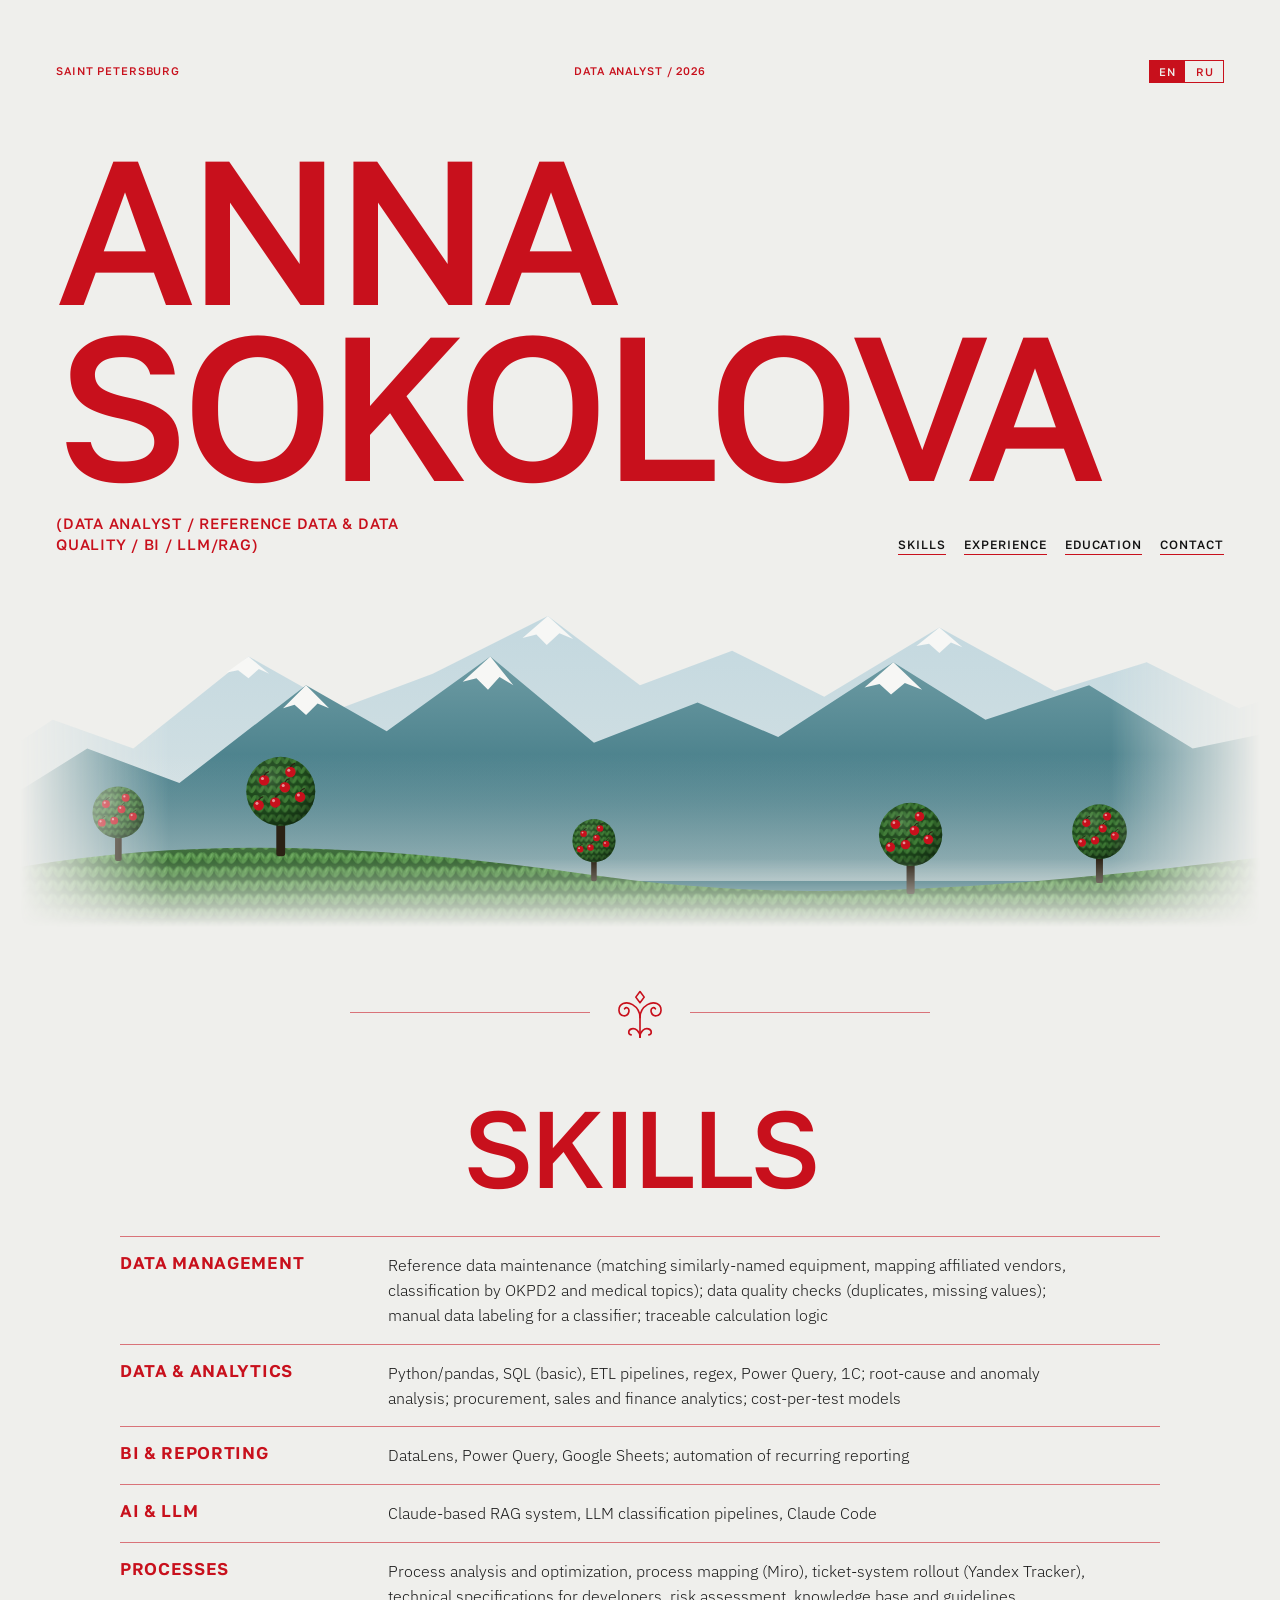
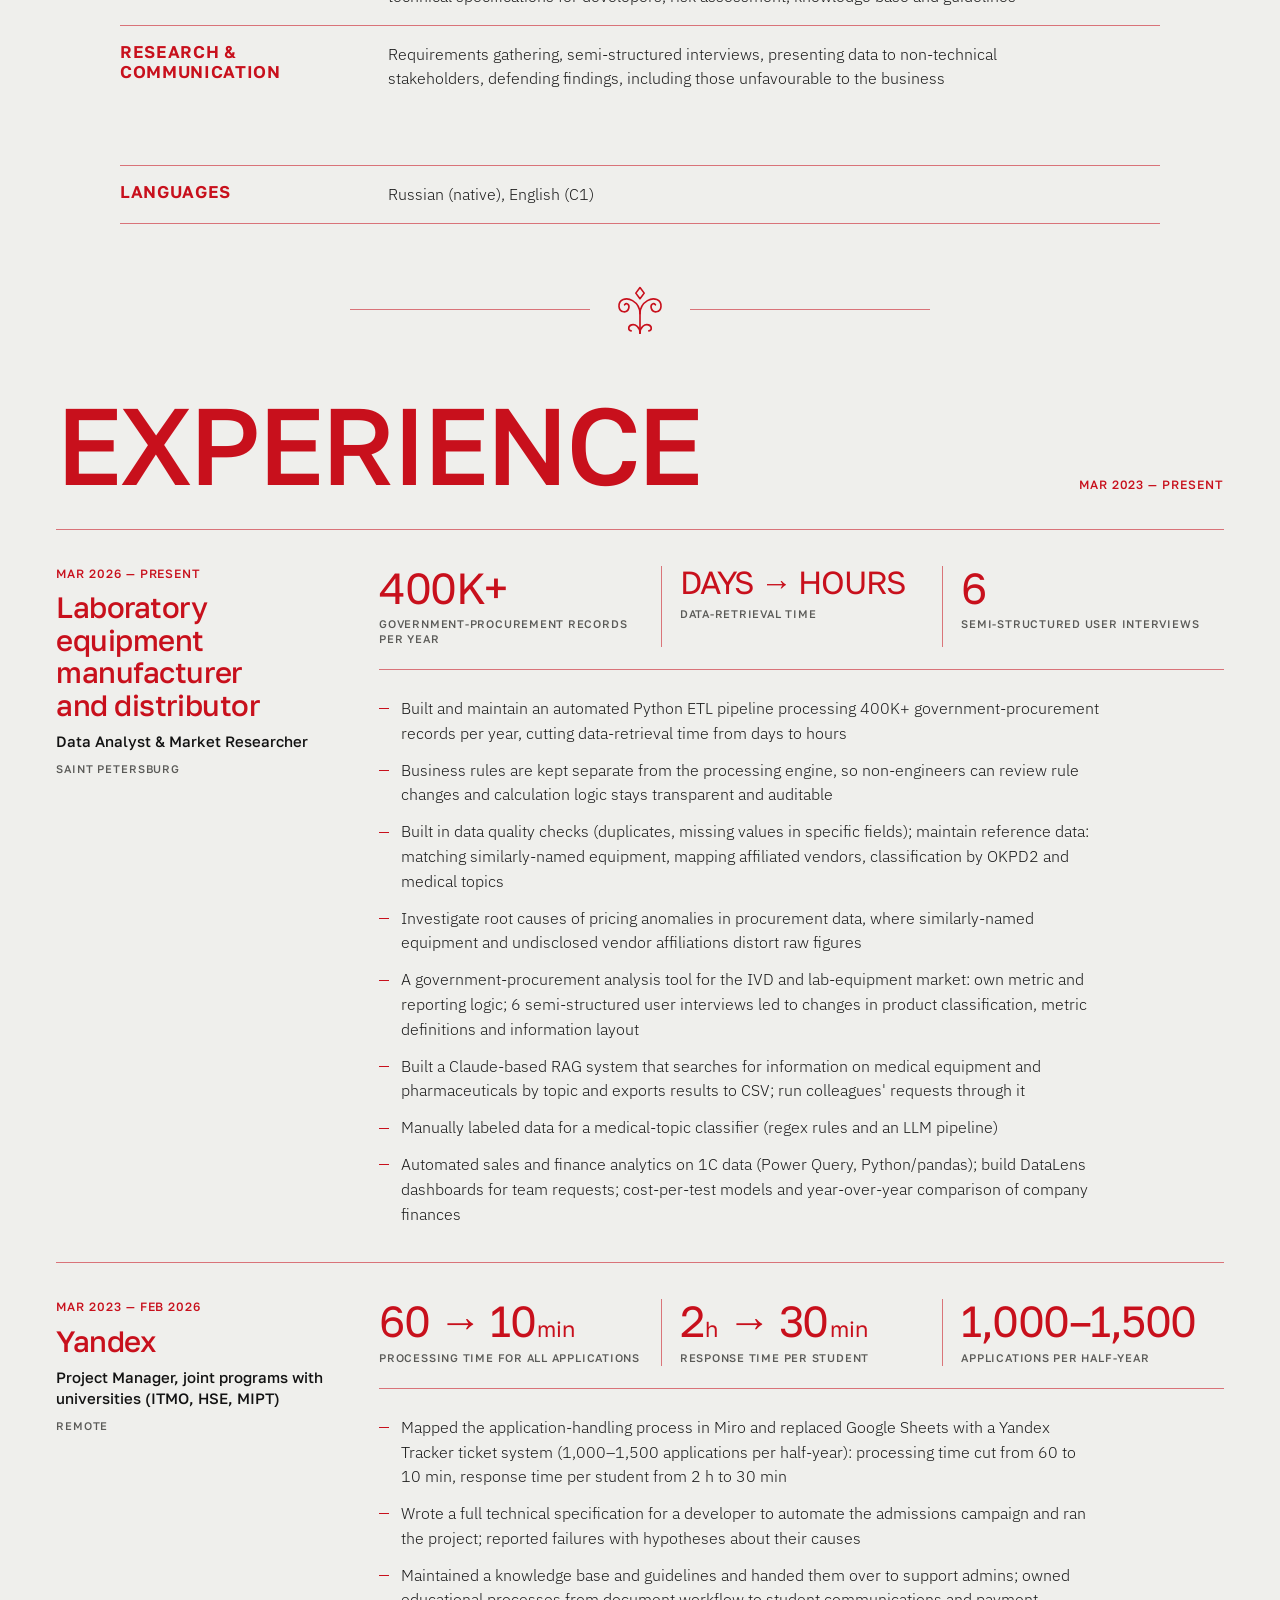
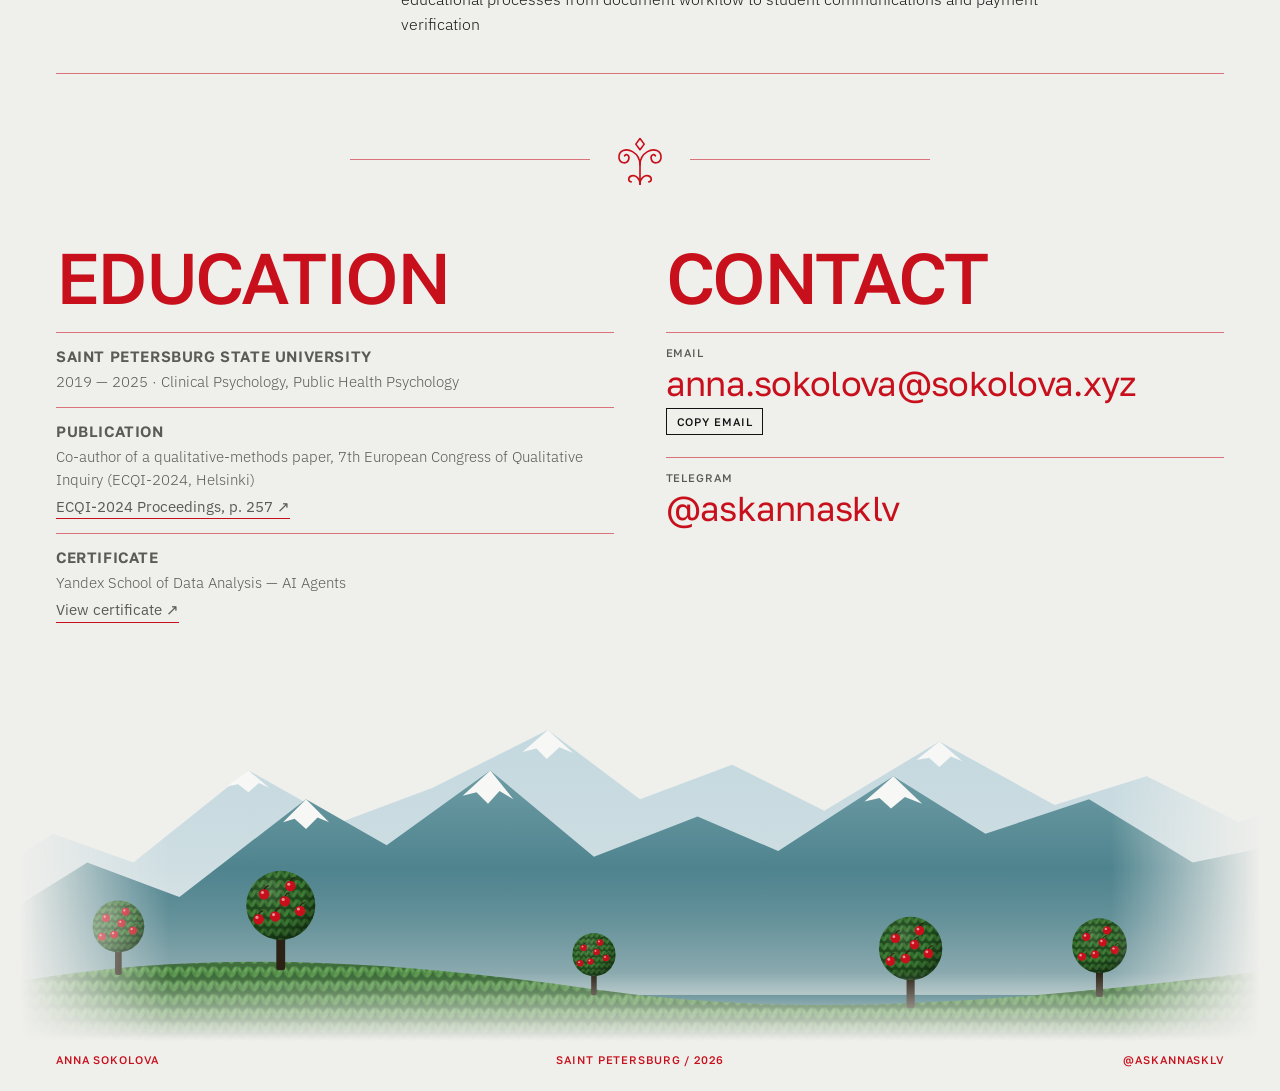
==== index.html @ 898982f5 "Publish personal site Skills and experience page (EN/RU), self-hosted fonts, favicon, link-preview c" ====
<!doctype html>
<html lang="en">
<head>
<meta charset="utf-8">
<meta name="viewport" content="width=device-width, initial-scale=1, viewport-fit=cover">
<title>Anna Sokolova</title>
<meta name="description" content="Anna Sokolova: data analyst. Reference data and data quality, BI, LLM/RAG. Saint Petersburg.">
<meta name="theme-color" content="#EFEFEC">
<link rel="canonical" href="https://askannasklv.github.io/">
<meta property="og:type" content="website">
<meta property="og:url" content="https://askannasklv.github.io/">
<meta property="og:title" content="Anna Sokolova">
<meta property="og:description" content="Data analyst: reference data &amp; data quality, BI, LLM/RAG. Saint Petersburg.">
<meta property="og:image" content="https://askannasklv.github.io/og-cover.png">
<meta property="og:image:width" content="1200">
<meta property="og:image:height" content="630">
<meta name="twitter:card" content="summary_large_image">
<link rel="icon" href="favicon.svg" type="image/svg+xml">
<link rel="icon" href="favicon-32.png" sizes="32x32" type="image/png">
<link rel="apple-touch-icon" href="apple-touch-icon.png">
<link rel="preload" href="fonts/golos-text-latin-500-normal.woff2" as="font" type="font/woff2" crossorigin>
<link rel="stylesheet" href="fonts/fonts.css">
<style>
:root{padding-top:env(safe-area-inset-top,0px);padding-bottom:env(safe-area-inset-bottom,0px)}
body{margin:0}
img{max-width:100%}
[hidden]{display:none!important}
</style>
<style>
/* Layout: one continuous sheet of cool paper. Light red type, Alatau ranges that
   dissolve into the page, knitted foothills with clickable apple trees,
   a кошкар-мүйіз seal between sections, experience as a quiet two-column ledger.
   Single deliberate light look, every colour set explicitly. */
:root{
  --ink:#121212;
  --paper:#EFEFEC;
  --red:#C8101C;
  --text:#1B1B1B;
  --muted:#5A5A57;
  --line:rgba(200,16,28,.55);
  --display:"Golos Text","Helvetica Neue",Arial,sans-serif;
  --body:"IBM Plex Sans","Helvetica Neue",Arial,sans-serif;
  --pad:clamp(16px,3vw,36px);
  color-scheme:light;
}
*{box-sizing:border-box}
body{
  background:var(--paper);color:var(--text);font-family:var(--body);font-weight:300;font-size:16px;line-height:1.55;
  padding-left:max(16px,env(safe-area-inset-left,0px));
  padding-right:max(16px,env(safe-area-inset-right,0px));
  padding-block:clamp(12px,2vw,24px);
  -webkit-font-smoothing:antialiased;
}
body::before{content:"";position:fixed;inset:0 0 auto;height:env(safe-area-inset-top,0px);z-index:10;background:var(--paper)}
.l-ru .en{display:none!important}
:root:not(.l-ru) .ru{display:none!important}
b,strong{font-weight:500}

main{max-width:1240px;margin:0 auto;display:flex;flex-direction:column;gap:clamp(28px,4.5vw,60px)}
.frame{position:relative;padding-inline:var(--pad)}

/* meta bar */
.meta{display:grid;grid-template-columns:1fr auto 1fr;gap:12px;align-items:center;
  font:500 11px/1.3 var(--display);letter-spacing:.08em;text-transform:uppercase;color:var(--red)}
.meta > :nth-child(2){text-align:center}
.meta > :last-child{justify-self:end;text-align:right}
.meta a{color:inherit;text-decoration:none}
.meta a:hover{text-decoration:underline}

.lang{display:inline-flex;gap:2px;border:1px solid var(--red)}
.lang button{all:unset;cursor:pointer;padding:5px 9px;font:500 11px/1 var(--display);letter-spacing:.08em;color:var(--red)}
.lang button[aria-pressed="true"]{background:var(--red);color:var(--paper)}
.lang button:focus-visible{outline:2px solid var(--ink);outline-offset:2px}

/* section seal — кошкар-мүйіз between sections */
.seal{display:flex;align-items:center;justify-content:center;gap:clamp(12px,2vw,22px)}
.seal span{flex:1 1 0;max-width:240px;height:1px;background:var(--line)}
.seal svg{width:clamp(40px,4.6vw,56px);height:auto;flex:none}

/* ---------- HERO ---------- */
.hero{padding-top:var(--pad)}
.hero h1{
  margin:clamp(24px,5vw,56px) 0 0;
  font:500 clamp(52px,16vw,210px)/.86 var(--display);letter-spacing:-.04em;
  text-transform:uppercase;color:var(--red);position:relative;z-index:2;
}
.hero-row{display:flex;flex-wrap:wrap;justify-content:space-between;align-items:flex-end;gap:16px 32px;
  margin-top:clamp(14px,2vw,22px);position:relative;z-index:2}
.tagline{font:500 clamp(12px,1.25vw,15px)/1.4 var(--display);letter-spacing:.05em;text-transform:uppercase;color:var(--red);max-width:44ch;margin:0}
.nav{display:flex;flex-wrap:wrap;gap:8px 18px;font:500 12px/1 var(--display);letter-spacing:.08em;text-transform:uppercase}
.nav a{color:var(--ink);text-decoration:none;border-bottom:1px solid var(--red);padding-bottom:3px}
.nav a:hover{color:var(--red)}

/* mountains dissolve into the page at the sides and bottom */
.mtn{display:block;height:clamp(180px,30vw,380px);
  margin:0 calc(var(--pad) * -1);width:calc(100% + var(--pad) * 2);
  -webkit-mask-image:linear-gradient(to right,transparent 0,#000 12%,#000 88%,transparent 100%),linear-gradient(to bottom,#000 82%,transparent 100%);
  -webkit-mask-composite:source-in;
  mask-image:linear-gradient(to right,transparent 0,#000 12%,#000 88%,transparent 100%),linear-gradient(to bottom,#000 82%,transparent 100%);
  mask-composite:intersect;
}
.hero .mtn{margin-top:clamp(-8px,-1.5vw,-24px)}
.tree{cursor:pointer}
@media (prefers-reduced-motion:no-preference){
  .sway{transform-box:fill-box;transform-origin:50% 100%;animation:sway 6s ease-in-out infinite alternate}
  .sway.b{animation-duration:7.5s;animation-delay:-2s}
  .sway.c{animation-duration:5.2s;animation-delay:-3.5s}
  @keyframes sway{from{transform:rotate(-2deg)}to{transform:rotate(2deg)}}
}

/* ---------- section heads ---------- */
.kicker{font:500 12px/1.3 var(--display);letter-spacing:.08em;text-transform:uppercase;color:var(--red);margin:0}
.h2{font:500 clamp(40px,8.5vw,112px)/.9 var(--display);letter-spacing:-.035em;text-transform:uppercase;color:var(--red);margin:0;text-wrap:balance}

/* ---------- SKILLS ---------- */
.skills-head{display:grid;justify-items:center;text-align:center;padding-bottom:clamp(24px,3.5vw,40px)}
.skills{list-style:none;margin:0 auto;padding:0;max-width:1040px;display:grid}
.skills li{display:grid;grid-template-columns:minmax(0,15rem) minmax(0,1fr);gap:8px 28px;padding:16px 0;border-top:1px solid var(--line);
  transition:opacity .8s ease,transform .8s cubic-bezier(.2,.7,.2,1);transition-delay:calc(var(--d,0) * 90ms)}
.skills li:last-child{border-bottom:1px solid var(--line)}
.skills li.pending{opacity:0;transform:translateY(26px)}
.skills h3{margin:0;font:600 clamp(14px,1.4vw,17px)/1.2 var(--display);text-transform:uppercase;letter-spacing:.04em;color:var(--red)}
.skills p{margin:0;max-width:70ch}

/* ---------- EXPERIENCE ledger ---------- */
.exp-head{display:flex;flex-wrap:wrap;justify-content:space-between;align-items:flex-end;gap:12px 24px;padding-bottom:clamp(20px,3vw,36px)}
.job{display:grid;grid-template-columns:minmax(0,17rem) minmax(0,1fr);gap:20px clamp(24px,4vw,64px);
  border-top:1px solid var(--line);padding-block:clamp(22px,3vw,36px)}
.job:last-child{border-bottom:1px solid var(--line)}
.job-side{display:grid;align-content:start;gap:10px}
.org{font:500 clamp(22px,2.3vw,30px)/1.1 var(--display);letter-spacing:-.015em;color:var(--red);margin:0;text-wrap:balance}
.role{font:500 15px/1.4 var(--display);color:var(--ink);margin:0}
.where{font:500 11px/1.3 var(--display);letter-spacing:.08em;text-transform:uppercase;color:var(--muted);margin:0}
.figs{display:flex;flex-wrap:wrap;gap:18px 0;margin:0 0 26px;padding:0 0 22px;border-bottom:1px solid var(--line);list-style:none}
.figs li{flex:1 1 9.5rem;min-width:0;padding:0 18px;border-left:1px solid var(--line);display:grid;gap:8px;align-content:start}
.figs li:first-child{border-left:0;padding-left:0}
.figs .num{font:400 clamp(30px,3.4vw,46px)/1 var(--display);letter-spacing:-.035em;color:var(--red);white-space:nowrap}
.figs .num small{font-size:.5em;margin-left:.08em;letter-spacing:0}
.figs .num--word{white-space:normal;text-transform:uppercase;font-size:clamp(24px,2.5vw,34px);line-height:1.05}
.figs .cap{font:500 11px/1.35 var(--display);letter-spacing:.07em;text-transform:uppercase;color:var(--muted);margin:0}
.bul{list-style:none;margin:0;padding:0;display:grid;gap:12px;font-size:15.5px;line-height:1.6;max-width:72ch}
.bul li{padding-left:22px;position:relative}
.bul li::before{content:"";position:absolute;left:0;top:.8em;width:10px;height:1px;background:var(--red)}

/* ---------- EDUCATION + CONTACT ---------- */
.final{display:grid;grid-template-columns:minmax(0,1fr) minmax(0,1fr);gap:clamp(28px,4vw,56px)}
.final .h2{font-size:clamp(36px,5.6vw,76px)}
.edu{display:grid;gap:14px;margin-top:22px}
.edu-item{border-top:1px solid var(--line);padding-top:14px;display:grid;gap:4px}
.edu-item b{font:600 15px/1.25 var(--display);text-transform:uppercase;letter-spacing:.04em;color:var(--ink)}
.edu-item span{color:var(--muted);font-size:15px}
.link{color:var(--red);font-weight:400;text-decoration:none;border-bottom:1px solid currentColor;width:fit-content;font-size:15px}
.link:hover{color:var(--ink)}
.link:focus-visible,.nav a:focus-visible,.copy:focus-visible{outline:2px solid var(--ink);outline-offset:3px}

.contacts{display:grid;gap:22px;margin-top:22px}
.contact{display:grid;gap:6px;border-top:1px solid var(--line);padding-top:14px}
.contact .lbl{font:500 11px/1 var(--display);letter-spacing:.08em;text-transform:uppercase;color:var(--muted)}
.contact .val{font:400 clamp(20px,2.7vw,36px)/1.1 var(--display);letter-spacing:-.02em;color:var(--red);overflow-wrap:anywhere;user-select:all;text-decoration:none}
a.val:hover{color:var(--ink)}
.copy{all:unset;cursor:pointer;width:fit-content;font:500 11px/1 var(--display);letter-spacing:.08em;text-transform:uppercase;color:var(--ink);border:1px solid var(--ink);padding:7px 10px}
.copy:hover{background:var(--ink);color:var(--paper)}
.final-wrap .mtn{margin-top:clamp(16px,3vw,40px)}
.foot{padding-top:12px}

@media (max-width:820px){
  .final{grid-template-columns:minmax(0,1fr)}
  .skills li,.job{grid-template-columns:minmax(0,1fr)}
}
@media (max-width:560px){
  .meta{grid-template-columns:1fr auto}
  .meta > :nth-child(2){display:none}
  .figs li{flex-basis:100%;border-left:0;padding:0}
}
</style>
</head>
<body>
<!-- shared SVG defs: ornament, mountain base, knit, apple tree parts -->
<svg width="0" height="0" style="position:absolute" aria-hidden="true" focusable="false">
  <defs>
    <g id="horn" fill="none" stroke-linecap="round" stroke-linejoin="round">
      <path d="M60 112 V70 C60 56 54 48 44 42 C30 34 14 40 15 55 C16 68 33 70 36 58 C38 50 31 46 27 51"/>
      <path d="M60 70 C60 56 66 48 76 42 C90 34 106 40 105 55 C104 68 87 70 84 58 C82 50 89 46 93 51"/>
      <path d="M60 112 C60 98 50 92 42 94 C34 96 34 106 41 107"/>
      <path d="M60 112 C60 98 70 92 78 94 C86 96 86 106 79 107"/>
      <path d="M60 14 L69 26 L60 38 L51 26 Z"/>
    </g>
    <pattern id="knit" width="10" height="12" patternUnits="userSpaceOnUse">
      <rect width="10" height="12" fill="#2A5E26"/>
      <ellipse cx="2.8" cy="6" rx="2.2" ry="5.3" transform="rotate(-26 2.8 6)" fill="#448239"/>
      <ellipse cx="7.2" cy="6" rx="2.2" ry="5.3" transform="rotate(26 7.2 6)" fill="#4F9142"/>
      <ellipse cx="2.4" cy="4.6" rx=".8" ry="2.4" transform="rotate(-26 2.4 4.6)" fill="#66A855" opacity=".7"/>
      <ellipse cx="7.6" cy="4.6" rx=".8" ry="2.4" transform="rotate(26 7.6 4.6)" fill="#70B15E" opacity=".7"/>
    </pattern>
    <pattern id="knitS" width="6" height="7" patternUnits="userSpaceOnUse">
      <rect width="6" height="7" fill="#1E4A1C"/>
      <ellipse cx="1.7" cy="3.5" rx="1.3" ry="3.1" transform="rotate(-26 1.7 3.5)" fill="#356F2E"/>
      <ellipse cx="4.3" cy="3.5" rx="1.3" ry="3.1" transform="rotate(26 4.3 3.5)" fill="#417F37"/>
    </pattern>
    <linearGradient id="farFill" x1="0" y1="0" x2="0" y2="1">
      <stop offset="0" stop-color="#C3D8DF"/><stop offset="1" stop-color="#DCE5E6"/>
    </linearGradient>
    <linearGradient id="midFill" x1="0" y1="0" x2="0" y2="1">
      <stop offset="0" stop-color="#6E9CA4"/><stop offset=".55" stop-color="#3E7783"/><stop offset="1" stop-color="#2D6874"/>
    </linearGradient>
    <linearGradient id="haze" x1="0" y1="0" x2="0" y2="1">
      <stop offset="0" stop-color="#EFEFEC" stop-opacity="0"/><stop offset="1" stop-color="#EFEFEC" stop-opacity=".55"/>
    </linearGradient>
    <linearGradient id="shadeFront" x1="0" y1="0" x2="0" y2="1">
      <stop offset="0" stop-color="#fff" stop-opacity=".12"/>
      <stop offset=".6" stop-color="#000" stop-opacity="0"/>
      <stop offset="1" stop-color="#000" stop-opacity=".18"/>
    </linearGradient>
    <radialGradient id="crownShade" cx=".35" cy=".3" r=".75">
      <stop offset="0" stop-color="#fff" stop-opacity=".14"/>
      <stop offset=".6" stop-color="#000" stop-opacity="0"/>
      <stop offset="1" stop-color="#000" stop-opacity=".42"/>
    </radialGradient>
    <g id="apple"><circle r="3.8" fill="#C8101C"/><circle cx="-1.2" cy="-1.3" r="1.1" fill="#fff" opacity=".55"/><path d="M0 -3.6 q1.5 -2.4 3.4 -2.6" stroke="#2B2114" stroke-width=".9" fill="none"/></g>
    <g id="treeBody">
      <rect x="-3.2" y="-24" width="6.4" height="27" rx="2" fill="#2B2114"/>
      <circle cx="0" cy="-44" r="25" fill="url(#knitS)"/>
      <circle cx="0" cy="-44" r="25" fill="url(#crownShade)"/>
    </g>
    <g id="mtnBase">
      <path d="M0 210 L90 150 L160 175 L260 95 L340 140 L420 110 L520 60 L600 120 L680 90 L760 130 L860 70 L960 125 L1040 100 L1120 140 L1200 115 V330 H0 Z" fill="url(#farFill)"/>
      <path d="M520 60 L498 79 L510 76 L519 85 L530 75 L542 80 Z M860 70 L840 86 L851 84 L860 92 L870 83 L880 87 Z M260 95 L241 109 L251 107 L260 114 L269 106 L278 110 Z" fill="#F7F7F5"/>
      <path d="M0 250 L120 175 L200 205 L310 120 L380 160 L470 95 L560 170 L650 135 L720 165 L820 100 L900 150 L990 120 L1080 175 L1200 150 V330 H0 Z" fill="url(#midFill)"/>
      <path d="M310 120 L290 140 L300 137 L310 146 L320 136 L330 140 Z M470 95 L446 117 L458 114 L468 124 L478 113 L490 120 Z M820 100 L795 122 L808 119 L818 128 L830 118 L845 124 Z" fill="#F7F7F5"/>
      <rect x="0" y="180" width="1200" height="110" fill="url(#haze)"/>
      <path d="M0 290 C200 245 380 260 560 285 S900 300 1200 262 V330 H0 Z" fill="url(#knit)"/>
      <path d="M0 290 C200 245 380 260 560 285 S900 300 1200 262 V330 H0 Z" fill="url(#shadeFront)"/>
    </g>
  </defs>
</svg>

<main>

  <!-- ========== HERO ========== -->
  <section class="frame hero" aria-labelledby="name">
    <div class="meta">
      <span><span class="en">Saint Petersburg</span><span class="ru">Санкт-Петербург</span></span>
      <span><span class="en">Data analyst / 2026</span><span class="ru">Аналитик данных / 2026</span></span>
      <div class="lang" role="group" aria-label="Language">
        <button type="button" id="btn-en" data-lang="en" aria-pressed="true">EN</button>
        <button type="button" id="btn-ru" data-lang="ru" aria-pressed="false">RU</button>
      </div>
    </div>
    <h1 id="name"><span class="en">Anna<br>Sokolova</span><span class="ru">Анна<br>Соколова</span></h1>
    <div class="hero-row">
      <p class="tagline">
        <span class="en">(Data analyst / Reference data &amp; data quality / BI / LLM/RAG)</span>
        <span class="ru">(Аналитик данных / Справочники и качество данных / BI / LLM/RAG)</span>
      </p>
      <nav class="nav" aria-label="Sections">
        <a href="#skills"><span class="en">Skills</span><span class="ru">Навыки</span></a>
        <a href="#experience"><span class="en">Experience</span><span class="ru">Опыт</span></a>
        <a href="#education"><span class="en">Education</span><span class="ru">Образование</span></a>
        <a href="#contact"><span class="en">Contact</span><span class="ru">Контакты</span></a>
      </nav>
    </div>
    <svg class="mtn" viewBox="0 0 1200 330" preserveAspectRatio="xMidYMax slice" aria-hidden="true"></svg>
  </section>

  <div class="seal" aria-hidden="true"><span></span><svg viewBox="0 0 120 120"><use href="#horn" stroke="#C8101C" stroke-width="3.5"/></svg><span></span></div>

  <!-- ========== SKILLS ========== -->
  <section class="frame" id="skills" aria-labelledby="skills-h">
    <div class="skills-head">
      <h2 class="h2" id="skills-h"><span class="en">Skills</span><span class="ru">Навыки</span></h2>
    </div>
    <ul class="skills en">
      <li><h3>Data Management</h3><p>Reference data maintenance (matching similarly-named equipment, mapping affiliated vendors, classification by OKPD2 and medical topics); data quality checks (duplicates, missing values); manual data labeling for a classifier; traceable calculation logic</p></li>
      <li><h3>Data &amp; Analytics</h3><p>Python/pandas, SQL (basic), ETL pipelines, regex, Power Query, 1C; root-cause and anomaly analysis; procurement, sales and finance analytics; cost-per-test models</p></li>
      <li><h3>BI &amp; Reporting</h3><p>DataLens, Power Query, Google Sheets; automation of recurring reporting</p></li>
      <li><h3>AI &amp; LLM</h3><p>Claude-based RAG system, LLM classification pipelines, Claude Code</p></li>
      <li><h3>Processes</h3><p>Process analysis and optimization, process mapping (Miro), ticket-system rollout (Yandex Tracker), technical specifications for developers, risk assessment, knowledge base and guidelines</p></li>
      <li><h3>Research &amp; Communication</h3><p>Requirements gathering, semi-structured interviews, presenting data to non-technical stakeholders, defending findings, including those unfavourable to the business</p></li>
      <li><h3>Tools</h3><p>Git, Bash, Figma, ClickUp, Notion</p></li>
      <li><h3>Languages</h3><p>Russian (native), English (C1)</p></li>
    </ul>
    <ul class="skills ru">
      <li><h3>Управление данными</h3><p>Ведение справочников (сопоставление похожих наименований оборудования, связи аффилированных поставщиков, классификация по ОКПД2 и медицинским тематикам); контроль качества данных (дубли, пропуски); ручная разметка данных для классификатора; прослеживаемость расчётов</p></li>
      <li><h3>Данные и аналитика</h3><p>Python/pandas, SQL (базовый уровень), ETL-пайплайны, regex, Power Query, 1С; разбор корневых причин и аномалий; аналитика закупок, продаж и финансов; модели расчёта стоимости теста</p></li>
      <li><h3>BI и отчётность</h3><p>DataLens, Power Query, Google Sheets; автоматизация регулярной отчётности</p></li>
      <li><h3>AI и LLM</h3><p>RAG-система на базе Claude, LLM-пайплайны классификации, Claude Code</p></li>
      <li><h3>Процессы</h3><p>Анализ и оптимизация процессов, карты процессов (Miro), внедрение тикет-системы (Яндекс Трекер), ТЗ для разработки, оценка рисков, база знаний и инструкции</p></li>
      <li><h3>Исследования и коммуникация</h3><p>Сбор требований, полуструктурированные интервью, подача данных нетехническим заказчикам, защита выводов, в том числе неудобных для бизнеса</p></li>
      <li><h3>Инструменты</h3><p>Git, Bash, Figma, ClickUp, Notion</p></li>
      <li><h3>Языки</h3><p>Русский — родной, английский — C1</p></li>
    </ul>
  </section>

  <div class="seal" aria-hidden="true"><span></span><svg viewBox="0 0 120 120"><use href="#horn" stroke="#C8101C" stroke-width="3.5"/></svg><span></span></div>

  <!-- ========== EXPERIENCE ========== -->
  <section class="frame" id="experience" aria-labelledby="exp-h">
    <div class="exp-head">
      <h2 class="h2" id="exp-h"><span class="en">Experience</span><span class="ru">Опыт работы</span></h2>
      <p class="kicker"><span class="en">Mar 2023 — present</span><span class="ru">Март 2023 — н.в.</span></p>
    </div>

    <article class="job">
      <div class="job-side">
        <p class="kicker"><span class="en">Mar 2026 — present</span><span class="ru">Март 2026 — н.в.</span></p>
        <h3 class="org"><span class="en">Laboratory equipment manufacturer and distributor</span><span class="ru">Производитель и дистрибьютор лабораторного оборудования</span></h3>
        <p class="role"><span class="en">Data Analyst &amp; Market Researcher</span><span class="ru">Аналитик данных и исследователь рынка</span></p>
        <p class="where"><span class="en">Saint Petersburg</span><span class="ru">Санкт-Петербург</span></p>
      </div>
      <div>
        <ul class="figs">
          <li><span class="num">400K+</span><p class="cap"><span class="en">Government-procurement records per year</span><span class="ru">Записей госзакупок в год</span></p></li>
          <li><span class="num num--word"><span class="en">Days → hours</span><span class="ru">Дни → часы</span></span><p class="cap"><span class="en">Data-retrieval time</span><span class="ru">Время получения данных</span></p></li>
          <li><span class="num">6</span><p class="cap"><span class="en">Semi-structured user interviews</span><span class="ru">Полуструктурированных интервью с пользователями</span></p></li>
        </ul>
        <ul class="bul en">
          <li>Built and maintain an automated Python ETL pipeline processing 400K+ government-procurement records per year, cutting data-retrieval time from days to hours</li>
          <li>Business rules are kept separate from the processing engine, so non-engineers can review rule changes and calculation logic stays transparent and auditable</li>
          <li>Built in data quality checks (duplicates, missing values in specific fields); maintain reference data: matching similarly-named equipment, mapping affiliated vendors, classification by OKPD2 and medical topics</li>
          <li>Investigate root causes of pricing anomalies in procurement data, where similarly-named equipment and undisclosed vendor affiliations distort raw figures</li>
          <li>A government-procurement analysis tool for the IVD and lab-equipment market: own metric and reporting logic; 6 semi-structured user interviews led to changes in product classification, metric definitions and information layout</li>
          <li>Built a Claude-based RAG system that searches for information on medical equipment and pharmaceuticals by topic and exports results to CSV; run colleagues' requests through it</li>
          <li>Manually labeled data for a medical-topic classifier (regex rules and an LLM pipeline)</li>
          <li>Automated sales and finance analytics on 1C data (Power Query, Python/pandas); build DataLens dashboards for team requests; cost-per-test models and year-over-year comparison of company finances</li>
        </ul>
        <ul class="bul ru">
          <li>Построила и поддерживаю автоматизированный ETL-пайплайн на Python: 400K+ записей госзакупок в год, время получения данных сократилось с дней до часов</li>
          <li>Бизнес-правила вынесены отдельно от движка обработки: изменения правил может проверить не-инженер, логика расчётов прозрачна и проверяема</li>
          <li>Встроила контроль качества данных (дубли, пропуски в отдельных полях); веду справочники: сопоставление похожих наименований оборудования, связи аффилированных поставщиков, классификация по ОКПД2 и медицинским тематикам</li>
          <li>Разбираю корневые причины ценовых аномалий в данных закупок: похожие названия оборудования и нераскрытая аффилированность поставщиков искажают сырые цифры</li>
          <li>Инструмент анализа госзакупок рынка ИВД и лабораторного оборудования: отвечаю за логику метрик и отчётности; по итогам 6 полуструктурированных интервью с пользователями изменили классификацию продуктов, определения метрик и подачу информации</li>
          <li>Собрала RAG-систему на базе Claude: поиск информации о медицинском оборудовании и фармацевтике по заданным тематикам с выгрузкой в CSV; выполняю через неё запросы коллег</li>
          <li>Вручную размечала данные для классификатора медицинских тематик (правила regex и LLM-пайплайн)</li>
          <li>Автоматизировала аналитику продаж и финансов на данных 1С (Power Query, Python/pandas); строю дашборды в DataLens под запросы команды; модели расчёта стоимости теста, сравнение финансов компании по годам</li>
        </ul>
      </div>
    </article>

    <article class="job">
      <div class="job-side">
        <p class="kicker"><span class="en">Mar 2023 — Feb 2026</span><span class="ru">Март 2023 — февраль 2026</span></p>
        <h3 class="org"><span class="en">Yandex</span><span class="ru">Яндекс</span></h3>
        <p class="role"><span class="en">Project Manager, joint programs with universities (ITMO, HSE, MIPT)</span><span class="ru">Менеджер проектов, совместные программы с университетами (ИТМО, ВШЭ, МФТИ)</span></p>
        <p class="where"><span class="en">Remote</span><span class="ru">Удалённо</span></p>
      </div>
      <div>
        <ul class="figs">
          <li><span class="num">60 → 10<small class="en">min</small><small class="ru">мин</small></span><p class="cap"><span class="en">Processing time for all applications</span><span class="ru">Обработка всех заявок</span></p></li>
          <li><span class="num">2<small class="en">h</small><small class="ru">ч</small> → 30<small class="en">min</small><small class="ru">мин</small></span><p class="cap"><span class="en">Response time per student</span><span class="ru">Ответ студенту</span></p></li>
          <li><span class="num"><span class="en">1,000–1,500</span><span class="ru">1000–1500</span></span><p class="cap"><span class="en">Applications per half-year</span><span class="ru">Заявок за полгода</span></p></li>
        </ul>
        <ul class="bul en">
          <li>Mapped the application-handling process in Miro and replaced Google Sheets with a Yandex Tracker ticket system (1,000–1,500 applications per half-year): processing time cut from 60 to 10 min, response time per student from 2 h to 30 min</li>
          <li>Wrote a full technical specification for a developer to automate the admissions campaign and ran the project; reported failures with hypotheses about their causes</li>
          <li>Maintained a knowledge base and guidelines and handed them over to support admins; owned educational processes from document workflow to student communications and payment verification</li>
        </ul>
        <ul class="bul ru">
          <li>Описала процесс обработки заявок картами в Miro и внедрила тикет-систему в Яндекс Трекере вместо Google Sheets (1000–1500 заявок за полгода): обработка всех заявок — с 60 до 10 минут, ответ студенту — с 2 часов до 30 минут</li>
          <li>Написала полное ТЗ разработчику на автоматизацию приёмной кампании, вела проект; при сбоях передавала отчёты об ошибках с гипотезами о причинах</li>
          <li>Вела базу знаний и инструкции, передала их администраторам поддержки; отвечала за учебные процессы от документооборота до коммуникаций со студентами и контроль проверки выплат</li>
        </ul>
      </div>
    </article>
  </section>

  <div class="seal" aria-hidden="true"><span></span><svg viewBox="0 0 120 120"><use href="#horn" stroke="#C8101C" stroke-width="3.5"/></svg><span></span></div>

  <!-- ========== EDUCATION + CONTACT ========== -->
  <section class="frame final-wrap" aria-label="Education and contact">
    <div class="final">
      <div id="education">
        <h2 class="h2"><span class="en">Education</span><span class="ru">Образование</span></h2>
        <div class="edu">
          <div class="edu-item">
            <b><span class="en">Saint Petersburg State University</span><span class="ru">Санкт-Петербургский государственный университет</span></b>
            <span><span class="en">2019 — 2025 · Clinical Psychology, Public Health Psychology</span><span class="ru">2019 — 2025 · Клиническая психология, психология здоровья</span></span>
          </div>
          <div class="edu-item">
            <b><span class="en">Publication</span><span class="ru">Публикация</span></b>
            <span><span class="en">Co-author of a qualitative-methods paper, 7th European Congress of Qualitative Inquiry (ECQI-2024, Helsinki)</span><span class="ru">Соавтор статьи по качественным методам, 7-й Европейский конгресс качественных исследований (ECQI-2024, Хельсинки)</span></span>
            <a class="link" href="https://storage.googleapis.com/smooty-1220.appspot.com/uploads/4112/1718106409_ECQI2024Proceedings.pdf#page=257" target="_blank" rel="noopener"><span class="en">ECQI-2024 Proceedings, p. 257 ↗</span><span class="ru">Сборник ECQI-2024, с. 257 ↗</span></a>
          </div>
          <div class="edu-item">
            <b><span class="en">Certificate</span><span class="ru">Сертификат</span></b>
            <span><span class="en">Yandex School of Data Analysis — AI Agents</span><span class="ru">Школа анализа данных Яндекса — AI-агенты</span></span>
            <a class="link" href="https://education.yandex.ru/profile/docs?id=a99348c9-fb9d-4825-9e31-485437a5f515" target="_blank" rel="noopener"><span class="en">View certificate ↗</span><span class="ru">Открыть сертификат ↗</span></a>
          </div>
        </div>
      </div>
      <div id="contact">
        <h2 class="h2"><span class="en">Contact</span><span class="ru">Контакты</span></h2>
        <div class="contacts">
          <div class="contact">
            <span class="lbl">Email</span>
            <span class="val" id="email">anna.sokolova@sokolova.xyz</span>
            <button class="copy" type="button" id="copy-email"><span class="en">Copy email</span><span class="ru">Скопировать почту</span></button>
          </div>
          <div class="contact">
            <span class="lbl">Telegram</span>
            <a class="val" href="https://t.me/askannasklv" target="_blank" rel="noopener">@askannasklv</a>
          </div>
        </div>
      </div>
    </div>
    <svg class="mtn" viewBox="0 0 1200 330" preserveAspectRatio="xMidYMax slice" aria-hidden="true"></svg>
    <div class="foot">
      <div class="meta">
        <span><span class="en">Anna Sokolova</span><span class="ru">Анна Соколова</span></span>
        <span><span class="en">Saint Petersburg / 2026</span><span class="ru">Санкт-Петербург / 2026</span></span>
        <a href="https://t.me/askannasklv" target="_blank" rel="noopener">@askannasklv</a>
      </div>
    </div>
  </section>

</main>

<script>
(function(){
  var root=document.documentElement;
  var reduced=window.matchMedia&&matchMedia('(prefers-reduced-motion: reduce)').matches;

  /* ---- mountains with apple trees ---- */
  var TREES=[[147,270,.9,'c'],[288,265,1.2,''],[560,288,.75,'b'],[835,298,1.1,''],[999,289,.95,'c']];
  var APPLES=[[-12,-52],[7,-58],[14,-40],[-4,-36],[-16,-34],[3,-47]];
  var svgNS='http://www.w3.org/2000/svg';
  var art='<use href="#mtnBase"/>'+TREES.map(function(t){
    return '<g transform="translate('+t[0]+' '+t[1]+') scale('+t[2]+')"><g class="sway '+t[3]+'"><g class="tree">'+
      '<circle cx="0" cy="-44" r="30" fill="transparent"/><use href="#treeBody"/>'+
      APPLES.map(function(a){return '<g transform="translate('+a[0]+' '+a[1]+')"><g class="ap" data-y="'+a[1]+'"><use href="#apple"/></g></g>';}).join('')+
      '</g></g></g>';
  }).join('');
  document.querySelectorAll('svg.mtn').forEach(function(s){
    s.innerHTML=art;
    s.addEventListener('click',function(e){
      var tree=e.target.closest('.tree'); if(!tree) return;
      tree.querySelectorAll('.ap:not(.down)').forEach(function(ap,i){
        ap.classList.add('down');
        var y=+ap.dataset.y, dy=1-y+Math.random()*2, dx=(Math.random()*2-1)*24;
        if(!ap.animate||reduced){ap.setAttribute('transform','translate('+dx+' '+dy+')');return;}
        ap.animate([
          {transform:'translate(0px,0px)',easing:'cubic-bezier(.55,0,1,.45)'},
          {transform:'translate('+(dx*.6)+'px,'+dy+'px)',offset:.62,easing:'cubic-bezier(0,.55,.45,1)'},
          {transform:'translate('+(dx*.82)+'px,'+(dy-7)+'px)',offset:.8,easing:'cubic-bezier(.55,0,1,.45)'},
          {transform:'translate('+(dx*.95)+'px,'+dy+'px)',offset:.92},
          {transform:'translate('+dx+'px,'+(dy-1.5)+'px)',offset:.96},
          {transform:'translate('+dx+'px,'+dy+'px)'}
        ],{duration:900+Math.random()*300,delay:i*70+Math.random()*120,fill:'forwards'});
      });
    });
  });

  /* ---- skills reveal on scroll ---- */
  var sec=document.getElementById('skills');
  if('IntersectionObserver' in window && !reduced && sec.getBoundingClientRect().top>window.innerHeight*.85){
    var lis=sec.querySelectorAll('.skills li');
    lis.forEach(function(li){li.classList.add('pending');});
    var io=new IntersectionObserver(function(entries){
      var n=0;
      entries.forEach(function(en){
        if(en.isIntersecting){en.target.style.setProperty('--d',n++);en.target.classList.remove('pending');io.unobserve(en.target);}
      });
    },{rootMargin:'0px 0px -8% 0px'});
    lis.forEach(function(li){io.observe(li);});
  }

  /* ---- language ---- */
  var btns=document.querySelectorAll('.lang button');
  function setLang(l){
    root.classList.toggle('l-ru',l==='ru');
    root.lang=l;
    btns.forEach(function(b){b.setAttribute('aria-pressed',String(b.dataset.lang===l));});
    try{localStorage.setItem('lang',l);}catch(e){}
  }
  btns.forEach(function(b){b.addEventListener('click',function(){setLang(b.dataset.lang);});});
  var saved=null;
  try{saved=localStorage.getItem('lang');}catch(e){}
  setLang(saved==='ru'?'ru':'en');

  /* ---- copy email ---- */
  var copyBtn=document.getElementById('copy-email');
  copyBtn.addEventListener('click',function(){
    var email=document.getElementById('email');
    var done=function(){
      var ru=root.classList.contains('l-ru');
      copyBtn.querySelector(ru?'.ru':'.en').textContent=ru?'Скопировано':'Copied';
      setTimeout(function(){copyBtn.querySelector('.en').textContent='Copy email';copyBtn.querySelector('.ru').textContent='Скопировать почту';},1800);
    };
    var select=function(){var r=document.createRange();r.selectNodeContents(email);var s=getSelection();s.removeAllRanges();s.addRange(r);};
    try{navigator.clipboard.writeText(email.textContent.trim()).then(done,select);}catch(e){select();}
  });
})();
</script>
</body>
</html>
---- fonts/fonts.css ----
@font-face {
  font-family: 'Golos Text';
  font-style: normal;
  font-display: swap;
  font-weight: 400;
  src: url(golos-text-cyrillic-400-normal.woff2) format('woff2');
  unicode-range: U+0301,U+0400-045F,U+0490-0491,U+04B0-04B1,U+2116;
}
@font-face {
  font-family: 'Golos Text';
  font-style: normal;
  font-display: swap;
  font-weight: 400;
  src: url(golos-text-latin-400-normal.woff2) format('woff2');
  unicode-range: U+0000-00FF,U+0131,U+0152-0153,U+02BB-02BC,U+02C6,U+02DA,U+02DC,U+0304,U+0308,U+0329,U+2000-206F,U+20AC,U+2122,U+2191,U+2193,U+2212,U+2215,U+FEFF,U+FFFD;
}
@font-face {
  font-family: 'Golos Text';
  font-style: normal;
  font-display: swap;
  font-weight: 500;
  src: url(golos-text-cyrillic-500-normal.woff2) format('woff2');
  unicode-range: U+0301,U+0400-045F,U+0490-0491,U+04B0-04B1,U+2116;
}
@font-face {
  font-family: 'Golos Text';
  font-style: normal;
  font-display: swap;
  font-weight: 500;
  src: url(golos-text-latin-500-normal.woff2) format('woff2');
  unicode-range: U+0000-00FF,U+0131,U+0152-0153,U+02BB-02BC,U+02C6,U+02DA,U+02DC,U+0304,U+0308,U+0329,U+2000-206F,U+20AC,U+2122,U+2191,U+2193,U+2212,U+2215,U+FEFF,U+FFFD;
}
@font-face {
  font-family: 'Golos Text';
  font-style: normal;
  font-display: swap;
  font-weight: 600;
  src: url(golos-text-cyrillic-600-normal.woff2) format('woff2');
  unicode-range: U+0301,U+0400-045F,U+0490-0491,U+04B0-04B1,U+2116;
}
@font-face {
  font-family: 'Golos Text';
  font-style: normal;
  font-display: swap;
  font-weight: 600;
  src: url(golos-text-latin-600-normal.woff2) format('woff2');
  unicode-range: U+0000-00FF,U+0131,U+0152-0153,U+02BB-02BC,U+02C6,U+02DA,U+02DC,U+0304,U+0308,U+0329,U+2000-206F,U+20AC,U+2122,U+2191,U+2193,U+2212,U+2215,U+FEFF,U+FFFD;
}
@font-face {
  font-family: 'IBM Plex Sans';
  font-style: normal;
  font-display: swap;
  font-weight: 300;
  src: url(ibm-plex-sans-cyrillic-300-normal.woff2) format('woff2');
  unicode-range: U+0301,U+0400-045F,U+0490-0491,U+04B0-04B1,U+2116;
}
@font-face {
  font-family: 'IBM Plex Sans';
  font-style: normal;
  font-display: swap;
  font-weight: 300;
  src: url(ibm-plex-sans-latin-300-normal.woff2) format('woff2');
  unicode-range: U+0000-00FF,U+0131,U+0152-0153,U+02BB-02BC,U+02C6,U+02DA,U+02DC,U+0304,U+0308,U+0329,U+2000-206F,U+20AC,U+2122,U+2191,U+2193,U+2212,U+2215,U+FEFF,U+FFFD;
}
@font-face {
  font-family: 'IBM Plex Sans';
  font-style: normal;
  font-display: swap;
  font-weight: 400;
  src: url(ibm-plex-sans-cyrillic-400-normal.woff2) format('woff2');
  unicode-range: U+0301,U+0400-045F,U+0490-0491,U+04B0-04B1,U+2116;
}
@font-face {
  font-family: 'IBM Plex Sans';
  font-style: normal;
  font-display: swap;
  font-weight: 400;
  src: url(ibm-plex-sans-latin-400-normal.woff2) format('woff2');
  unicode-range: U+0000-00FF,U+0131,U+0152-0153,U+02BB-02BC,U+02C6,U+02DA,U+02DC,U+0304,U+0308,U+0329,U+2000-206F,U+20AC,U+2122,U+2191,U+2193,U+2212,U+2215,U+FEFF,U+FFFD;
}
@font-face {
  font-family: 'IBM Plex Sans';
  font-style: normal;
  font-display: swap;
  font-weight: 500;
  src: url(ibm-plex-sans-cyrillic-500-normal.woff2) format('woff2');
  unicode-range: U+0301,U+0400-045F,U+0490-0491,U+04B0-04B1,U+2116;
}
@font-face {
  font-family: 'IBM Plex Sans';
  font-style: normal;
  font-display: swap;
  font-weight: 500;
  src: url(ibm-plex-sans-latin-500-normal.woff2) format('woff2');
  unicode-range: U+0000-00FF,U+0131,U+0152-0153,U+02BB-02BC,U+02C6,U+02DA,U+02DC,U+0304,U+0308,U+0329,U+2000-206F,U+20AC,U+2122,U+2191,U+2193,U+2212,U+2215,U+FEFF,U+FFFD;
}
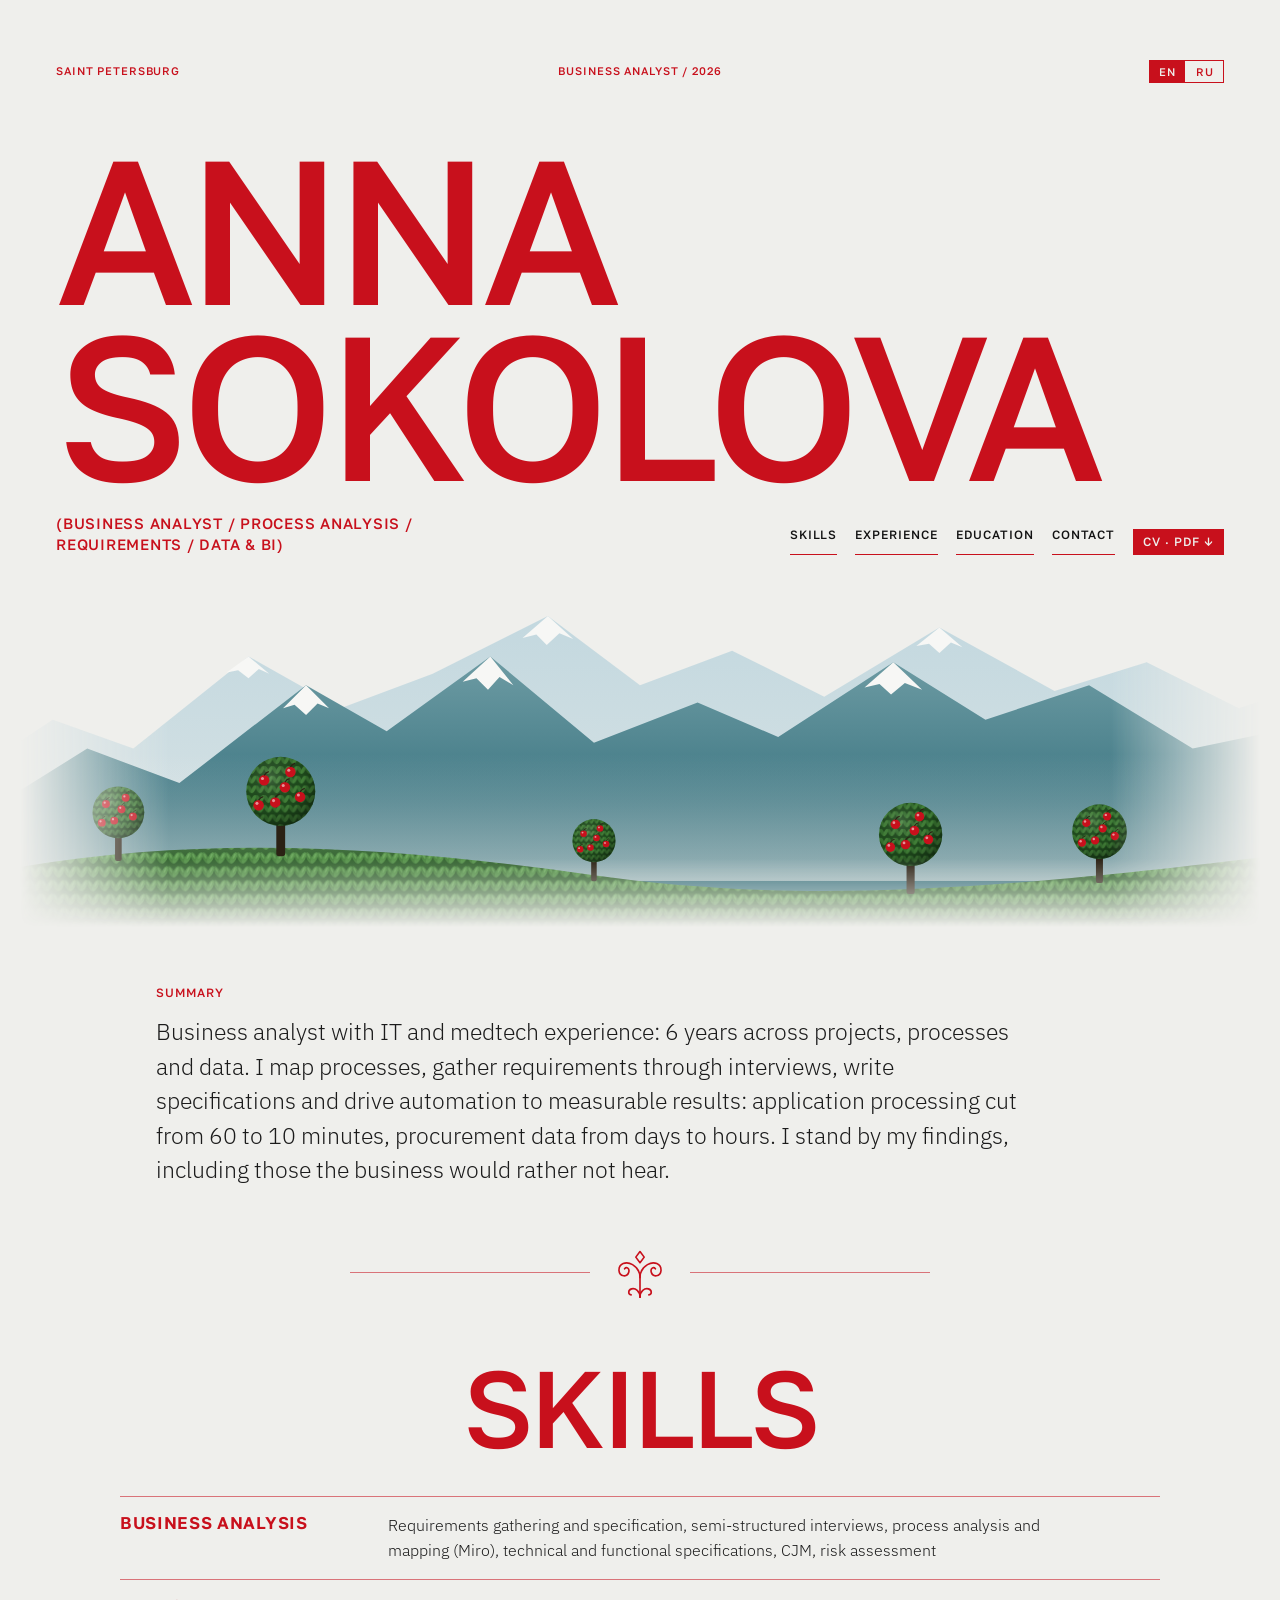
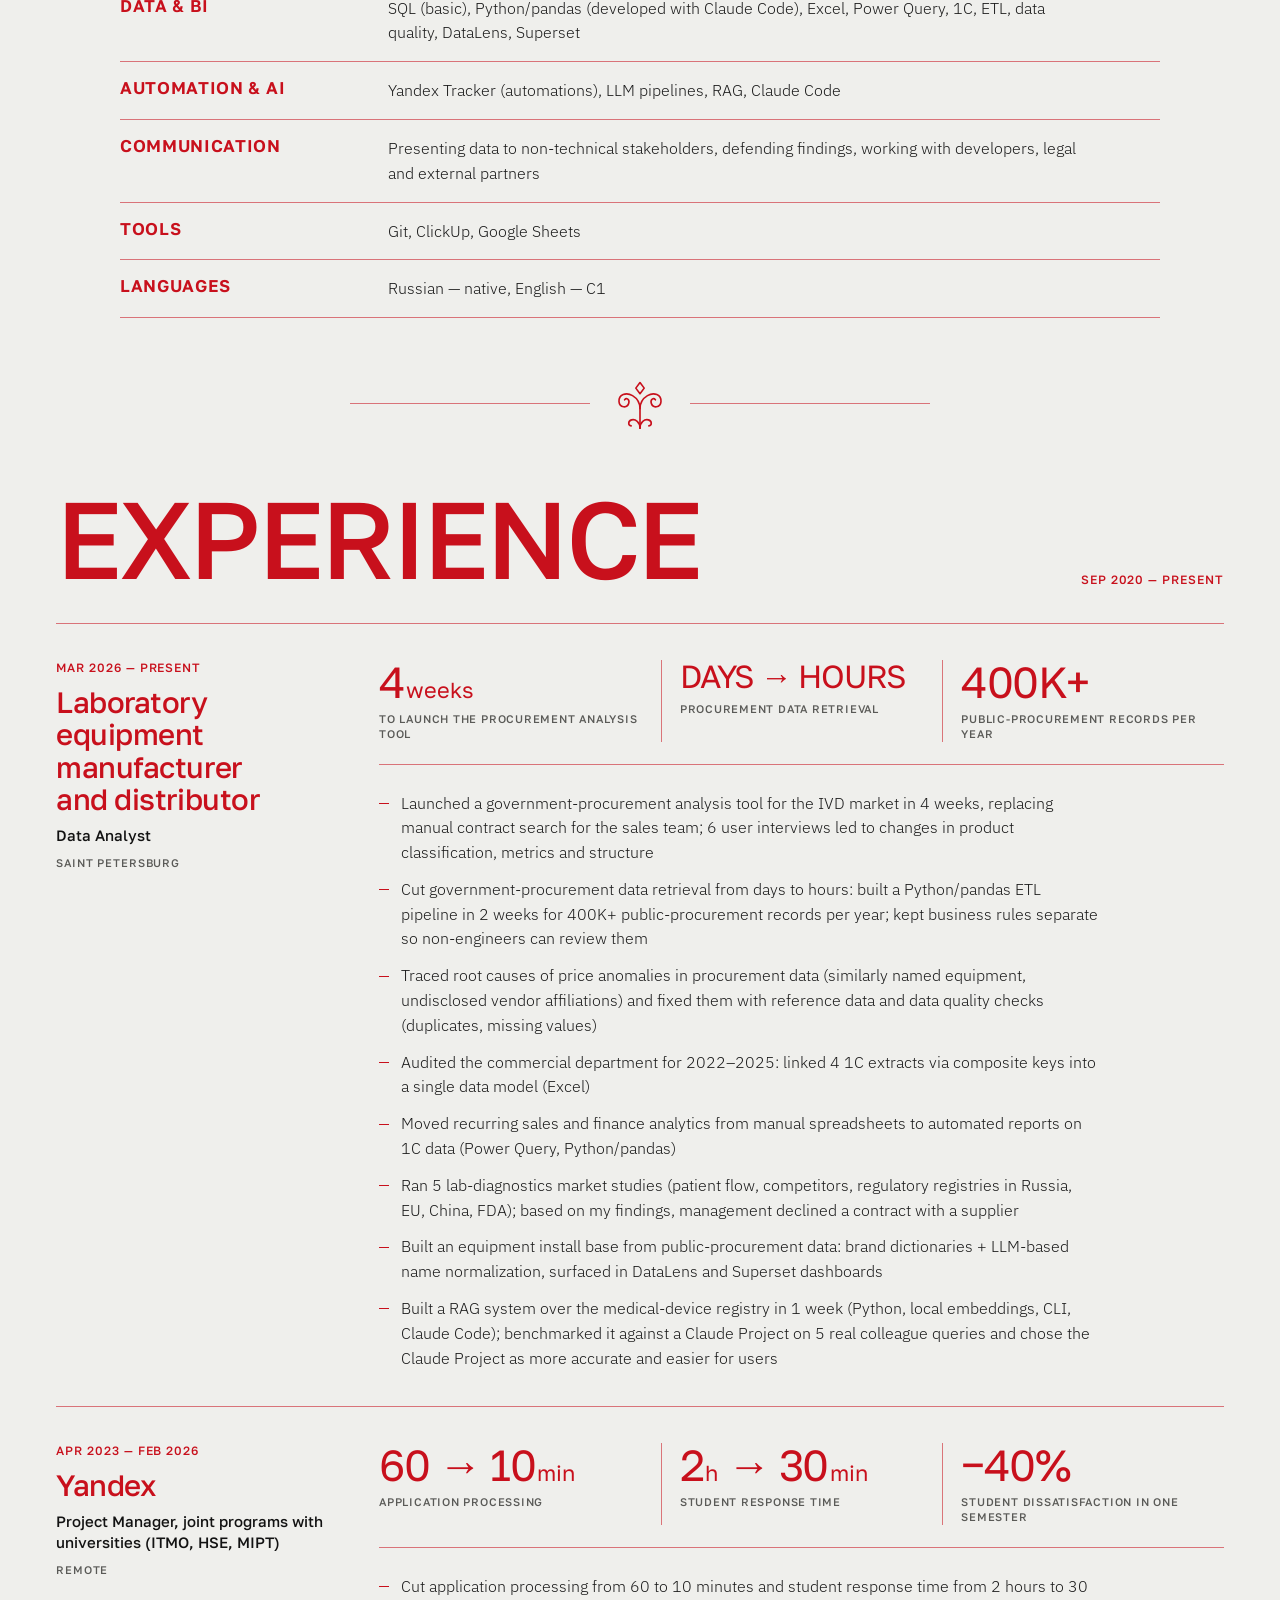
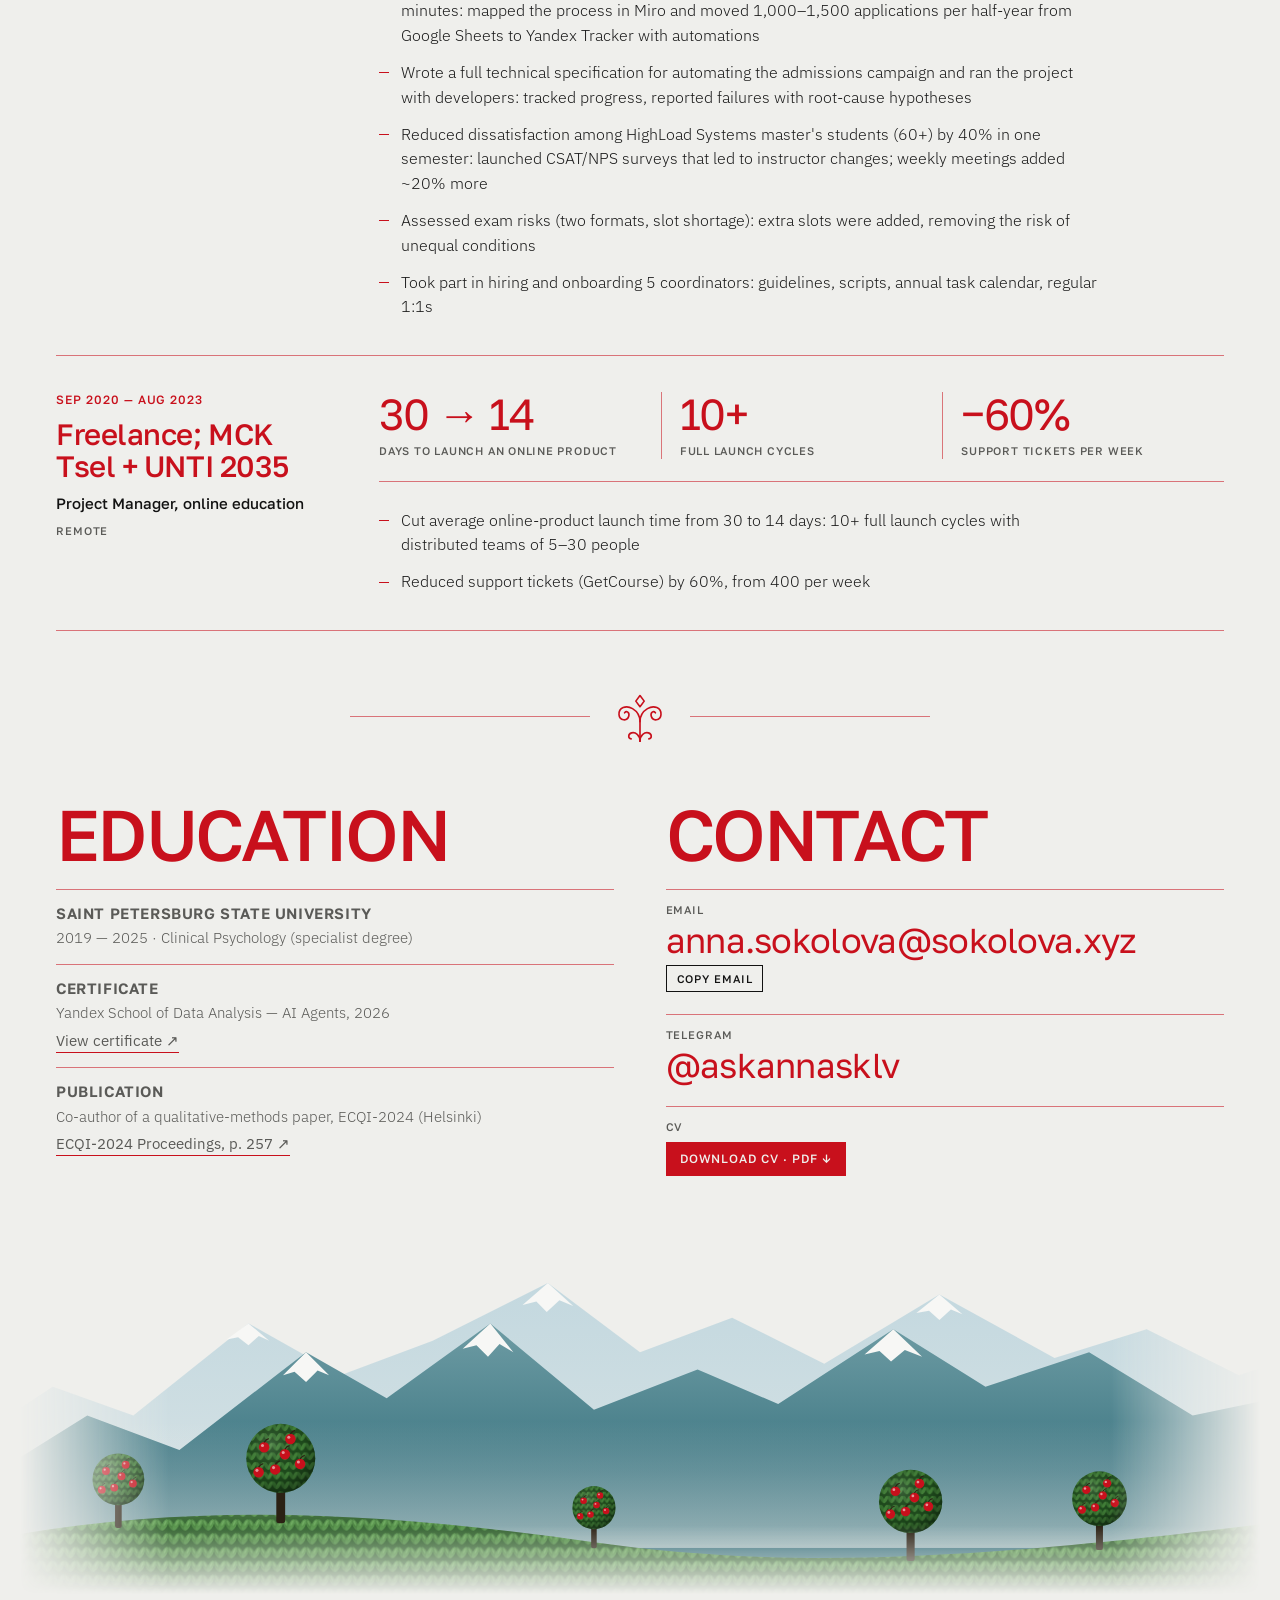
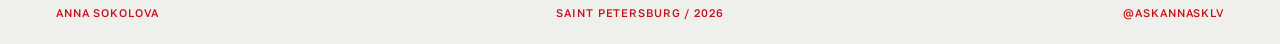
==== commit b2fa1ad8: "Rebuild site for business analyst CV Summary, six skill groups, three roles with key figures, EN/RU " ====
--- a/index.html
+++ b/index.html
@@ -4,13 +4,13 @@
 <meta charset="utf-8">
 <meta name="viewport" content="width=device-width, initial-scale=1, viewport-fit=cover">
 <title>Anna Sokolova</title>
-<meta name="description" content="Anna Sokolova: data analyst. Reference data and data quality, BI, LLM/RAG. Saint Petersburg.">
+<meta name="description" content="Anna Sokolova: business analyst. Process analysis, requirements, data and BI. Saint Petersburg.">
 <meta name="theme-color" content="#EFEFEC">
 <link rel="canonical" href="https://askannasklv.github.io/">
 <meta property="og:type" content="website">
 <meta property="og:url" content="https://askannasklv.github.io/">
 <meta property="og:title" content="Anna Sokolova">
-<meta property="og:description" content="Data analyst: reference data &amp; data quality, BI, LLM/RAG. Saint Petersburg.">
+<meta property="og:description" content="Business analyst: process analysis, requirements, data &amp; BI. Saint Petersburg.">
 <meta property="og:image" content="https://askannasklv.github.io/og-cover.png">
 <meta property="og:image:width" content="1200">
 <meta property="og:image:height" content="630">
@@ -29,7 +29,7 @@
 <style>
 /* Layout: one continuous sheet of cool paper. Light red type, Alatau ranges that
    dissolve into the page, knitted foothills with clickable apple trees,
-   a кошкар-мүйіз seal between sections, experience as a quiet two-column ledger.
+   a кошкар-мүйіз seal between sections, experience as a quiet two-column ledger, summary up top.
    Single deliberate light look, every colour set explicitly. */
 :root{
   --ink:#121212;
@@ -162,6 +162,16 @@
 .copy:hover{background:var(--ink);color:var(--paper)}
 .final-wrap .mtn{margin-top:clamp(16px,3vw,40px)}
 .foot{padding-top:12px}
+
+
+/* ---------- SUMMARY + CV ---------- */
+.summary{display:grid;gap:14px;max-width:1040px;margin:0 auto;width:100%}
+.lead{margin:0;max-width:62ch;font-size:clamp(18px,1.8vw,23px);line-height:1.5;font-weight:300;color:var(--text)}
+.nav a.cv{color:var(--paper);background:var(--red);border:1px solid var(--red);padding:6px 9px}
+.nav a.cv:hover{background:var(--ink);border-color:var(--ink);color:var(--paper)}
+.cvbtn{width:fit-content;font:500 12px/1 var(--display);letter-spacing:.08em;text-transform:uppercase;color:var(--paper);background:var(--red);text-decoration:none;padding:11px 14px;margin-top:4px}
+.cvbtn:hover{background:var(--ink)}
+.cvbtn:focus-visible,.nav a.cv:focus-visible{outline:2px solid var(--ink);outline-offset:3px}
 
 @media (max-width:820px){
   .final{grid-template-columns:minmax(0,1fr)}
@@ -240,7 +250,7 @@
   <section class="frame hero" aria-labelledby="name">
     <div class="meta">
       <span><span class="en">Saint Petersburg</span><span class="ru">Санкт-Петербург</span></span>
-      <span><span class="en">Data analyst / 2026</span><span class="ru">Аналитик данных / 2026</span></span>
+      <span><span class="en">Business analyst / 2026</span><span class="ru">Бизнес-аналитик / 2026</span></span>
       <div class="lang" role="group" aria-label="Language">
         <button type="button" id="btn-en" data-lang="en" aria-pressed="true">EN</button>
         <button type="button" id="btn-ru" data-lang="ru" aria-pressed="false">RU</button>
@@ -249,17 +259,26 @@
     <h1 id="name"><span class="en">Anna<br>Sokolova</span><span class="ru">Анна<br>Соколова</span></h1>
     <div class="hero-row">
       <p class="tagline">
-        <span class="en">(Data analyst / Reference data &amp; data quality / BI / LLM/RAG)</span>
-        <span class="ru">(Аналитик данных / Справочники и качество данных / BI / LLM/RAG)</span>
+        <span class="en">(Business analyst / Process analysis / Requirements / Data &amp; BI)</span>
+        <span class="ru">(Бизнес-аналитик / Анализ процессов / Требования / Данные и BI)</span>
       </p>
       <nav class="nav" aria-label="Sections">
         <a href="#skills"><span class="en">Skills</span><span class="ru">Навыки</span></a>
         <a href="#experience"><span class="en">Experience</span><span class="ru">Опыт</span></a>
         <a href="#education"><span class="en">Education</span><span class="ru">Образование</span></a>
         <a href="#contact"><span class="en">Contact</span><span class="ru">Контакты</span></a>
+        <a class="cv en" href="cv/Sokolova_CV_EN.pdf" target="_blank" rel="noopener">CV · PDF ↓</a>
+        <a class="cv ru" href="cv/Sokolova_CV_RU.pdf" target="_blank" rel="noopener">Резюме · PDF ↓</a>
       </nav>
     </div>
     <svg class="mtn" viewBox="0 0 1200 330" preserveAspectRatio="xMidYMax slice" aria-hidden="true"></svg>
+  </section>
+
+  <!-- ========== SUMMARY ========== -->
+  <section class="frame summary" aria-label="Summary">
+    <p class="kicker"><span class="en">Summary</span><span class="ru">О себе</span></p>
+    <p class="lead en">Business analyst with IT and medtech experience: 6 years across projects, processes and data. I map processes, gather requirements through interviews, write specifications and drive automation to measurable results: application processing cut from 60 to 10 minutes, procurement data from days to hours. I stand by my findings, including those the business would rather not hear.</p>
+    <p class="lead ru">Бизнес-аналитик с опытом в IT и медтехе, 6 лет в проектах, процессах и данных. Описываю процессы, собираю требования на интервью, пишу ТЗ и довожу автоматизацию до измеримого результата: обработка заявок с 60 до 10 минут, данные о закупках — с дней до часов. Защищаю выводы, даже неудобные для бизнеса.</p>
   </section>
 
   <div class="seal" aria-hidden="true"><span></span><svg viewBox="0 0 120 120"><use href="#horn" stroke="#C8101C" stroke-width="3.5"/></svg><span></span></div>
@@ -270,23 +289,19 @@
       <h2 class="h2" id="skills-h"><span class="en">Skills</span><span class="ru">Навыки</span></h2>
     </div>
     <ul class="skills en">
-      <li><h3>Data Management</h3><p>Reference data maintenance (matching similarly-named equipment, mapping affiliated vendors, classification by OKPD2 and medical topics); data quality checks (duplicates, missing values); manual data labeling for a classifier; traceable calculation logic</p></li>
-      <li><h3>Data &amp; Analytics</h3><p>Python/pandas, SQL (basic), ETL pipelines, regex, Power Query, 1C; root-cause and anomaly analysis; procurement, sales and finance analytics; cost-per-test models</p></li>
-      <li><h3>BI &amp; Reporting</h3><p>DataLens, Power Query, Google Sheets; automation of recurring reporting</p></li>
-      <li><h3>AI &amp; LLM</h3><p>Claude-based RAG system, LLM classification pipelines, Claude Code</p></li>
-      <li><h3>Processes</h3><p>Process analysis and optimization, process mapping (Miro), ticket-system rollout (Yandex Tracker), technical specifications for developers, risk assessment, knowledge base and guidelines</p></li>
-      <li><h3>Research &amp; Communication</h3><p>Requirements gathering, semi-structured interviews, presenting data to non-technical stakeholders, defending findings, including those unfavourable to the business</p></li>
-      <li><h3>Tools</h3><p>Git, Bash, Figma, ClickUp, Notion</p></li>
-      <li><h3>Languages</h3><p>Russian (native), English (C1)</p></li>
+      <li><h3>Business analysis</h3><p>Requirements gathering and specification, semi-structured interviews, process analysis and mapping (Miro), technical and functional specifications, CJM, risk assessment</p></li>
+      <li><h3>Data &amp; BI</h3><p>SQL (basic), Python/pandas (developed with Claude Code), Excel, Power Query, 1C, ETL, data quality, DataLens, Superset</p></li>
+      <li><h3>Automation &amp; AI</h3><p>Yandex Tracker (automations), LLM pipelines, RAG, Claude Code</p></li>
+      <li><h3>Communication</h3><p>Presenting data to non-technical stakeholders, defending findings, working with developers, legal and external partners</p></li>
+      <li><h3>Tools</h3><p>Git, ClickUp, Google Sheets</p></li>
+      <li><h3>Languages</h3><p>Russian — native, English — C1</p></li>
     </ul>
     <ul class="skills ru">
-      <li><h3>Управление данными</h3><p>Ведение справочников (сопоставление похожих наименований оборудования, связи аффилированных поставщиков, классификация по ОКПД2 и медицинским тематикам); контроль качества данных (дубли, пропуски); ручная разметка данных для классификатора; прослеживаемость расчётов</p></li>
-      <li><h3>Данные и аналитика</h3><p>Python/pandas, SQL (базовый уровень), ETL-пайплайны, regex, Power Query, 1С; разбор корневых причин и аномалий; аналитика закупок, продаж и финансов; модели расчёта стоимости теста</p></li>
-      <li><h3>BI и отчётность</h3><p>DataLens, Power Query, Google Sheets; автоматизация регулярной отчётности</p></li>
-      <li><h3>AI и LLM</h3><p>RAG-система на базе Claude, LLM-пайплайны классификации, Claude Code</p></li>
-      <li><h3>Процессы</h3><p>Анализ и оптимизация процессов, карты процессов (Miro), внедрение тикет-системы (Яндекс Трекер), ТЗ для разработки, оценка рисков, база знаний и инструкции</p></li>
-      <li><h3>Исследования и коммуникация</h3><p>Сбор требований, полуструктурированные интервью, подача данных нетехническим заказчикам, защита выводов, в том числе неудобных для бизнеса</p></li>
-      <li><h3>Инструменты</h3><p>Git, Bash, Figma, ClickUp, Notion</p></li>
+      <li><h3>Бизнес-анализ</h3><p>Сбор и формализация требований, полуструктурированные интервью, анализ и картирование процессов (Miro), ТЗ и функциональные требования, CJM, оценка рисков</p></li>
+      <li><h3>Данные и BI</h3><p>SQL (базовый), Python/pandas (разработка с Claude Code), Excel, Power Query, 1С, ETL, контроль качества данных, DataLens, Superset</p></li>
+      <li><h3>Автоматизация и AI</h3><p>Яндекс Трекер (автоматизации), LLM-пайплайны, RAG, Claude Code</p></li>
+      <li><h3>Коммуникация</h3><p>Презентация данных нетехническим заказчикам, защита выводов, работа с разработкой, юристами и внешними партнёрами</p></li>
+      <li><h3>Инструменты</h3><p>Git, ClickUp, Google Sheets</p></li>
       <li><h3>Языки</h3><p>Русский — родной, английский — C1</p></li>
     </ul>
   </section>
@@ -297,67 +312,95 @@
   <section class="frame" id="experience" aria-labelledby="exp-h">
     <div class="exp-head">
       <h2 class="h2" id="exp-h"><span class="en">Experience</span><span class="ru">Опыт работы</span></h2>
-      <p class="kicker"><span class="en">Mar 2023 — present</span><span class="ru">Март 2023 — н.в.</span></p>
+      <p class="kicker"><span class="en">Sep 2020 — present</span><span class="ru">Сентябрь 2020 — н.в.</span></p>
     </div>
 
     <article class="job">
       <div class="job-side">
         <p class="kicker"><span class="en">Mar 2026 — present</span><span class="ru">Март 2026 — н.в.</span></p>
         <h3 class="org"><span class="en">Laboratory equipment manufacturer and distributor</span><span class="ru">Производитель и дистрибьютор лабораторного оборудования</span></h3>
-        <p class="role"><span class="en">Data Analyst &amp; Market Researcher</span><span class="ru">Аналитик данных и исследователь рынка</span></p>
+        <p class="role"><span class="en">Data Analyst</span><span class="ru">Аналитик данных</span></p>
         <p class="where"><span class="en">Saint Petersburg</span><span class="ru">Санкт-Петербург</span></p>
       </div>
       <div>
         <ul class="figs">
-          <li><span class="num">400K+</span><p class="cap"><span class="en">Government-procurement records per year</span><span class="ru">Записей госзакупок в год</span></p></li>
-          <li><span class="num num--word"><span class="en">Days → hours</span><span class="ru">Дни → часы</span></span><p class="cap"><span class="en">Data-retrieval time</span><span class="ru">Время получения данных</span></p></li>
-          <li><span class="num">6</span><p class="cap"><span class="en">Semi-structured user interviews</span><span class="ru">Полуструктурированных интервью с пользователями</span></p></li>
+          <li><span class="num">4<small class="en">weeks</small><small class="ru">недели</small></span><p class="cap"><span class="en">To launch the procurement analysis tool</span><span class="ru">На запуск инструмента анализа госзакупок</span></p></li>
+          <li><span class="num num--word"><span class="en">Days → hours</span><span class="ru">Дни → часы</span></span><p class="cap"><span class="en">Procurement data retrieval</span><span class="ru">Получение данных о госзакупках</span></p></li>
+          <li><span class="num">400K+</span><p class="cap"><span class="en">Public-procurement records per year</span><span class="ru">Записей ЕИС в год</span></p></li>
         </ul>
         <ul class="bul en">
-          <li>Built and maintain an automated Python ETL pipeline processing 400K+ government-procurement records per year, cutting data-retrieval time from days to hours</li>
-          <li>Business rules are kept separate from the processing engine, so non-engineers can review rule changes and calculation logic stays transparent and auditable</li>
-          <li>Built in data quality checks (duplicates, missing values in specific fields); maintain reference data: matching similarly-named equipment, mapping affiliated vendors, classification by OKPD2 and medical topics</li>
-          <li>Investigate root causes of pricing anomalies in procurement data, where similarly-named equipment and undisclosed vendor affiliations distort raw figures</li>
-          <li>A government-procurement analysis tool for the IVD and lab-equipment market: own metric and reporting logic; 6 semi-structured user interviews led to changes in product classification, metric definitions and information layout</li>
-          <li>Built a Claude-based RAG system that searches for information on medical equipment and pharmaceuticals by topic and exports results to CSV; run colleagues' requests through it</li>
-          <li>Manually labeled data for a medical-topic classifier (regex rules and an LLM pipeline)</li>
-          <li>Automated sales and finance analytics on 1C data (Power Query, Python/pandas); build DataLens dashboards for team requests; cost-per-test models and year-over-year comparison of company finances</li>
+          <li>Launched a government-procurement analysis tool for the IVD market in 4 weeks, replacing manual contract search for the sales team; 6 user interviews led to changes in product classification, metrics and structure</li>
+          <li>Cut government-procurement data retrieval from days to hours: built a Python/pandas ETL pipeline in 2 weeks for 400K+ public-procurement records per year; kept business rules separate so non-engineers can review them</li>
+          <li>Traced root causes of price anomalies in procurement data (similarly named equipment, undisclosed vendor affiliations) and fixed them with reference data and data quality checks (duplicates, missing values)</li>
+          <li>Audited the commercial department for 2022–2025: linked 4 1C extracts via composite keys into a single data model (Excel)</li>
+          <li>Moved recurring sales and finance analytics from manual spreadsheets to automated reports on 1C data (Power Query, Python/pandas)</li>
+          <li>Ran 5 lab-diagnostics market studies (patient flow, competitors, regulatory registries in Russia, EU, China, FDA); based on my findings, management declined a contract with a supplier</li>
+          <li>Built an equipment install base from public-procurement data: brand dictionaries + LLM-based name normalization, surfaced in DataLens and Superset dashboards</li>
+          <li>Built a RAG system over the medical-device registry in 1 week (Python, local embeddings, CLI, Claude Code); benchmarked it against a Claude Project on 5 real colleague queries and chose the Claude Project as more accurate and easier for users</li>
         </ul>
         <ul class="bul ru">
-          <li>Построила и поддерживаю автоматизированный ETL-пайплайн на Python: 400K+ записей госзакупок в год, время получения данных сократилось с дней до часов</li>
-          <li>Бизнес-правила вынесены отдельно от движка обработки: изменения правил может проверить не-инженер, логика расчётов прозрачна и проверяема</li>
-          <li>Встроила контроль качества данных (дубли, пропуски в отдельных полях); веду справочники: сопоставление похожих наименований оборудования, связи аффилированных поставщиков, классификация по ОКПД2 и медицинским тематикам</li>
-          <li>Разбираю корневые причины ценовых аномалий в данных закупок: похожие названия оборудования и нераскрытая аффилированность поставщиков искажают сырые цифры</li>
-          <li>Инструмент анализа госзакупок рынка ИВД и лабораторного оборудования: отвечаю за логику метрик и отчётности; по итогам 6 полуструктурированных интервью с пользователями изменили классификацию продуктов, определения метрик и подачу информации</li>
-          <li>Собрала RAG-систему на базе Claude: поиск информации о медицинском оборудовании и фармацевтике по заданным тематикам с выгрузкой в CSV; выполняю через неё запросы коллег</li>
-          <li>Вручную размечала данные для классификатора медицинских тематик (правила regex и LLM-пайплайн)</li>
-          <li>Автоматизировала аналитику продаж и финансов на данных 1С (Power Query, Python/pandas); строю дашборды в DataLens под запросы команды; модели расчёта стоимости теста, сравнение финансов компании по годам</li>
+          <li>За 4 недели запустила инструмент анализа госзакупок ИВД для отдела продаж вместо ручного поиска контрактов; по итогам 6 интервью с пользователями изменила классификацию продуктов, метрики и структуру</li>
+          <li>Сократила время получения данных о госзакупках с дней до часов: за 2 недели построила ETL-пайплайн на Python/pandas для 400K+ записей ЕИС в год; бизнес-правила вынесла отдельно, чтобы их проверял не-инженер</li>
+          <li>Нашла корневые причины ценовых аномалий в закупках (похожие наименования оборудования, нераскрытая аффилированность поставщиков) и закрыла их справочниками и контролем качества данных (дубли, пропуски)</li>
+          <li>Провела аудит коммерческого отдела за 2022–2025: связала 4 выгрузки 1С составными ключами в единую модель данных (Excel)</li>
+          <li>Перевела регулярную аналитику продаж и финансов с ручных таблиц на автоматические отчёты по данным 1С (Power Query, Python/pandas)</li>
+          <li>Провела 5 исследований рынков лабораторной диагностики (пациентопоток, конкуренты, регуляторные реестры РФ, ЕС, Китая, FDA); по моим выводам руководство отказалось от контракта с поставщиком</li>
+          <li>Собрала инсталл-базу оборудования по данным ЕИС: справочники брендов + нормализация наименований через LLM, результат выведен в дашборды DataLens и Superset</li>
+          <li>За 1 неделю собрала RAG-систему по реестру медизделий (Python, локальные эмбеддинги, CLI, Claude Code); на 5 реальных запросах коллег сравнила её с Claude Project и выбрала Claude Project: точнее и понятнее пользователям</li>
         </ul>
       </div>
     </article>
 
     <article class="job">
       <div class="job-side">
-        <p class="kicker"><span class="en">Mar 2023 — Feb 2026</span><span class="ru">Март 2023 — февраль 2026</span></p>
+        <p class="kicker"><span class="en">Apr 2023 — Feb 2026</span><span class="ru">Апрель 2023 — февраль 2026</span></p>
         <h3 class="org"><span class="en">Yandex</span><span class="ru">Яндекс</span></h3>
-        <p class="role"><span class="en">Project Manager, joint programs with universities (ITMO, HSE, MIPT)</span><span class="ru">Менеджер проектов, совместные программы с университетами (ИТМО, ВШЭ, МФТИ)</span></p>
+        <p class="role"><span class="en">Project Manager, joint programs with universities (ITMO, HSE, MIPT)</span><span class="ru">Менеджер проектов, программы с ИТМО, ВШЭ, МФТИ</span></p>
         <p class="where"><span class="en">Remote</span><span class="ru">Удалённо</span></p>
       </div>
       <div>
         <ul class="figs">
-          <li><span class="num">60 → 10<small class="en">min</small><small class="ru">мин</small></span><p class="cap"><span class="en">Processing time for all applications</span><span class="ru">Обработка всех заявок</span></p></li>
-          <li><span class="num">2<small class="en">h</small><small class="ru">ч</small> → 30<small class="en">min</small><small class="ru">мин</small></span><p class="cap"><span class="en">Response time per student</span><span class="ru">Ответ студенту</span></p></li>
-          <li><span class="num"><span class="en">1,000–1,500</span><span class="ru">1000–1500</span></span><p class="cap"><span class="en">Applications per half-year</span><span class="ru">Заявок за полгода</span></p></li>
+          <li><span class="num">60 → 10<small class="en">min</small><small class="ru">мин</small></span><p class="cap"><span class="en">Application processing</span><span class="ru">Обработка заявок</span></p></li>
+          <li><span class="num">2<small class="en">h</small><small class="ru">ч</small> → 30<small class="en">min</small><small class="ru">мин</small></span><p class="cap"><span class="en">Student response time</span><span class="ru">Ответ студенту</span></p></li>
+          <li><span class="num">−40%</span><p class="cap"><span class="en">Student dissatisfaction in one semester</span><span class="ru">Неудовлетворённость студентов за семестр</span></p></li>
         </ul>
         <ul class="bul en">
-          <li>Mapped the application-handling process in Miro and replaced Google Sheets with a Yandex Tracker ticket system (1,000–1,500 applications per half-year): processing time cut from 60 to 10 min, response time per student from 2 h to 30 min</li>
-          <li>Wrote a full technical specification for a developer to automate the admissions campaign and ran the project; reported failures with hypotheses about their causes</li>
-          <li>Maintained a knowledge base and guidelines and handed them over to support admins; owned educational processes from document workflow to student communications and payment verification</li>
+          <li>Cut application processing from 60 to 10 minutes and student response time from 2 hours to 30 minutes: mapped the process in Miro and moved 1,000–1,500 applications per half-year from Google Sheets to Yandex Tracker with automations</li>
+          <li>Wrote a full technical specification for automating the admissions campaign and ran the project with developers: tracked progress, reported failures with root-cause hypotheses</li>
+          <li>Reduced dissatisfaction among HighLoad Systems master's students (60+) by 40% in one semester: launched CSAT/NPS surveys that led to instructor changes; weekly meetings added ~20% more</li>
+          <li>Assessed exam risks (two formats, slot shortage): extra slots were added, removing the risk of unequal conditions</li>
+          <li>Took part in hiring and onboarding 5 coordinators: guidelines, scripts, annual task calendar, regular 1:1s</li>
         </ul>
         <ul class="bul ru">
-          <li>Описала процесс обработки заявок картами в Miro и внедрила тикет-систему в Яндекс Трекере вместо Google Sheets (1000–1500 заявок за полгода): обработка всех заявок — с 60 до 10 минут, ответ студенту — с 2 часов до 30 минут</li>
-          <li>Написала полное ТЗ разработчику на автоматизацию приёмной кампании, вела проект; при сбоях передавала отчёты об ошибках с гипотезами о причинах</li>
-          <li>Вела базу знаний и инструкции, передала их администраторам поддержки; отвечала за учебные процессы от документооборота до коммуникаций со студентами и контроль проверки выплат</li>
+          <li>Сократила обработку заявок с 60 до 10 минут, а ответ студенту — с 2 часов до 30 минут: картировала процесс в Miro и перевела 1000–1500 заявок за полгода из Google Sheets в Яндекс Трекер с автоматизациями</li>
+          <li>Написала полное ТЗ на автоматизацию приёмной кампании и вела проект с разработкой: контроль хода работ, отчёты о сбоях с гипотезами о причинах</li>
+          <li>Снизила неудовлетворённость студентов магистратуры HighLoad Systems (60+ человек) на 40% за семестр: запустила опросы CSAT/NPS, по итогам заменили преподавателей; еженедельные встречи дали ещё ~20%</li>
+          <li>Оценила риски экзамена (два формата, нехватка слотов): добавили слоты и сняли риск неравных условий</li>
+          <li>Участвовала в найме и онбординге 5 кураторов: регламенты, скрипты, годовой календарь задач, регулярные 1-1</li>
+        </ul>
+      </div>
+    </article>
+
+    <article class="job">
+      <div class="job-side">
+        <p class="kicker"><span class="en">Sep 2020 — Aug 2023</span><span class="ru">Сентябрь 2020 — август 2023</span></p>
+        <h3 class="org"><span class="en">Freelance; MCK Tsel + UNTI 2035</span><span class="ru">Фриланс; АНО ДПО МЦК «Цель» + УНТИ 2035</span></h3>
+        <p class="role"><span class="en">Project Manager, online education</span><span class="ru">Менеджер проектов, онлайн-образование</span></p>
+        <p class="where"><span class="en">Remote</span><span class="ru">Удалённо</span></p>
+      </div>
+      <div>
+        <ul class="figs">
+          <li><span class="num">30 → 14</span><p class="cap"><span class="en">Days to launch an online product</span><span class="ru">Дней на запуск онлайн-продукта</span></p></li>
+          <li><span class="num">10+</span><p class="cap"><span class="en">Full launch cycles</span><span class="ru">Полных циклов запуска</span></p></li>
+          <li><span class="num">−60%</span><p class="cap"><span class="en">Support tickets per week</span><span class="ru">Обращений в техподдержку в неделю</span></p></li>
+        </ul>
+        <ul class="bul en">
+          <li>Cut average online-product launch time from 30 to 14 days: 10+ full launch cycles with distributed teams of 5–30 people</li>
+          <li>Reduced support tickets (GetCourse) by 60%, from 400 per week</li>
+        </ul>
+        <ul class="bul ru">
+          <li>Сократила среднее время запуска онлайн-продукта с 30 до 14 дней: 10+ полных циклов запуска с распределёнными командами 5–30 человек</li>
+          <li>Сократила поток обращений в техподдержку (GetCourse) на 60% — с 400 в неделю</li>
         </ul>
       </div>
     </article>
@@ -373,17 +416,17 @@
         <div class="edu">
           <div class="edu-item">
             <b><span class="en">Saint Petersburg State University</span><span class="ru">Санкт-Петербургский государственный университет</span></b>
-            <span><span class="en">2019 — 2025 · Clinical Psychology, Public Health Psychology</span><span class="ru">2019 — 2025 · Клиническая психология, психология здоровья</span></span>
+            <span><span class="en">2019 — 2025 · Clinical Psychology (specialist degree)</span><span class="ru">2019 — 2025 · Клиническая психология (специалитет)</span></span>
+          </div>
+          <div class="edu-item">
+            <b><span class="en">Certificate</span><span class="ru">Сертификат</span></b>
+            <span><span class="en">Yandex School of Data Analysis — AI Agents, 2026</span><span class="ru">Школа анализа данных Яндекса — AI-агенты, 2026</span></span>
+            <a class="link" href="https://education.yandex.ru/profile/docs?id=a99348c9-fb9d-4825-9e31-485437a5f515" target="_blank" rel="noopener"><span class="en">View certificate ↗</span><span class="ru">Открыть сертификат ↗</span></a>
           </div>
           <div class="edu-item">
             <b><span class="en">Publication</span><span class="ru">Публикация</span></b>
-            <span><span class="en">Co-author of a qualitative-methods paper, 7th European Congress of Qualitative Inquiry (ECQI-2024, Helsinki)</span><span class="ru">Соавтор статьи по качественным методам, 7-й Европейский конгресс качественных исследований (ECQI-2024, Хельсинки)</span></span>
+            <span><span class="en">Co-author of a qualitative-methods paper, ECQI-2024 (Helsinki)</span><span class="ru">Соавтор статьи по качественным методам исследований, ECQI-2024 (Хельсинки)</span></span>
             <a class="link" href="https://storage.googleapis.com/smooty-1220.appspot.com/uploads/4112/1718106409_ECQI2024Proceedings.pdf#page=257" target="_blank" rel="noopener"><span class="en">ECQI-2024 Proceedings, p. 257 ↗</span><span class="ru">Сборник ECQI-2024, с. 257 ↗</span></a>
-          </div>
-          <div class="edu-item">
-            <b><span class="en">Certificate</span><span class="ru">Сертификат</span></b>
-            <span><span class="en">Yandex School of Data Analysis — AI Agents</span><span class="ru">Школа анализа данных Яндекса — AI-агенты</span></span>
-            <a class="link" href="https://education.yandex.ru/profile/docs?id=a99348c9-fb9d-4825-9e31-485437a5f515" target="_blank" rel="noopener"><span class="en">View certificate ↗</span><span class="ru">Открыть сертификат ↗</span></a>
           </div>
         </div>
       </div>
@@ -399,6 +442,11 @@
             <span class="lbl">Telegram</span>
             <a class="val" href="https://t.me/askannasklv" target="_blank" rel="noopener">@askannasklv</a>
           </div>
+          <div class="contact">
+            <span class="lbl"><span class="en">CV</span><span class="ru">Резюме</span></span>
+            <a class="cvbtn en" href="cv/Sokolova_CV_EN.pdf" target="_blank" rel="noopener">Download CV · PDF ↓</a>
+            <a class="cvbtn ru" href="cv/Sokolova_CV_RU.pdf" target="_blank" rel="noopener">Скачать резюме · PDF ↓</a>
+          </div>
         </div>
       </div>
     </div>
@@ -413,6 +461,7 @@
   </section>
 
 </main>
+
 
 <script>
 (function(){
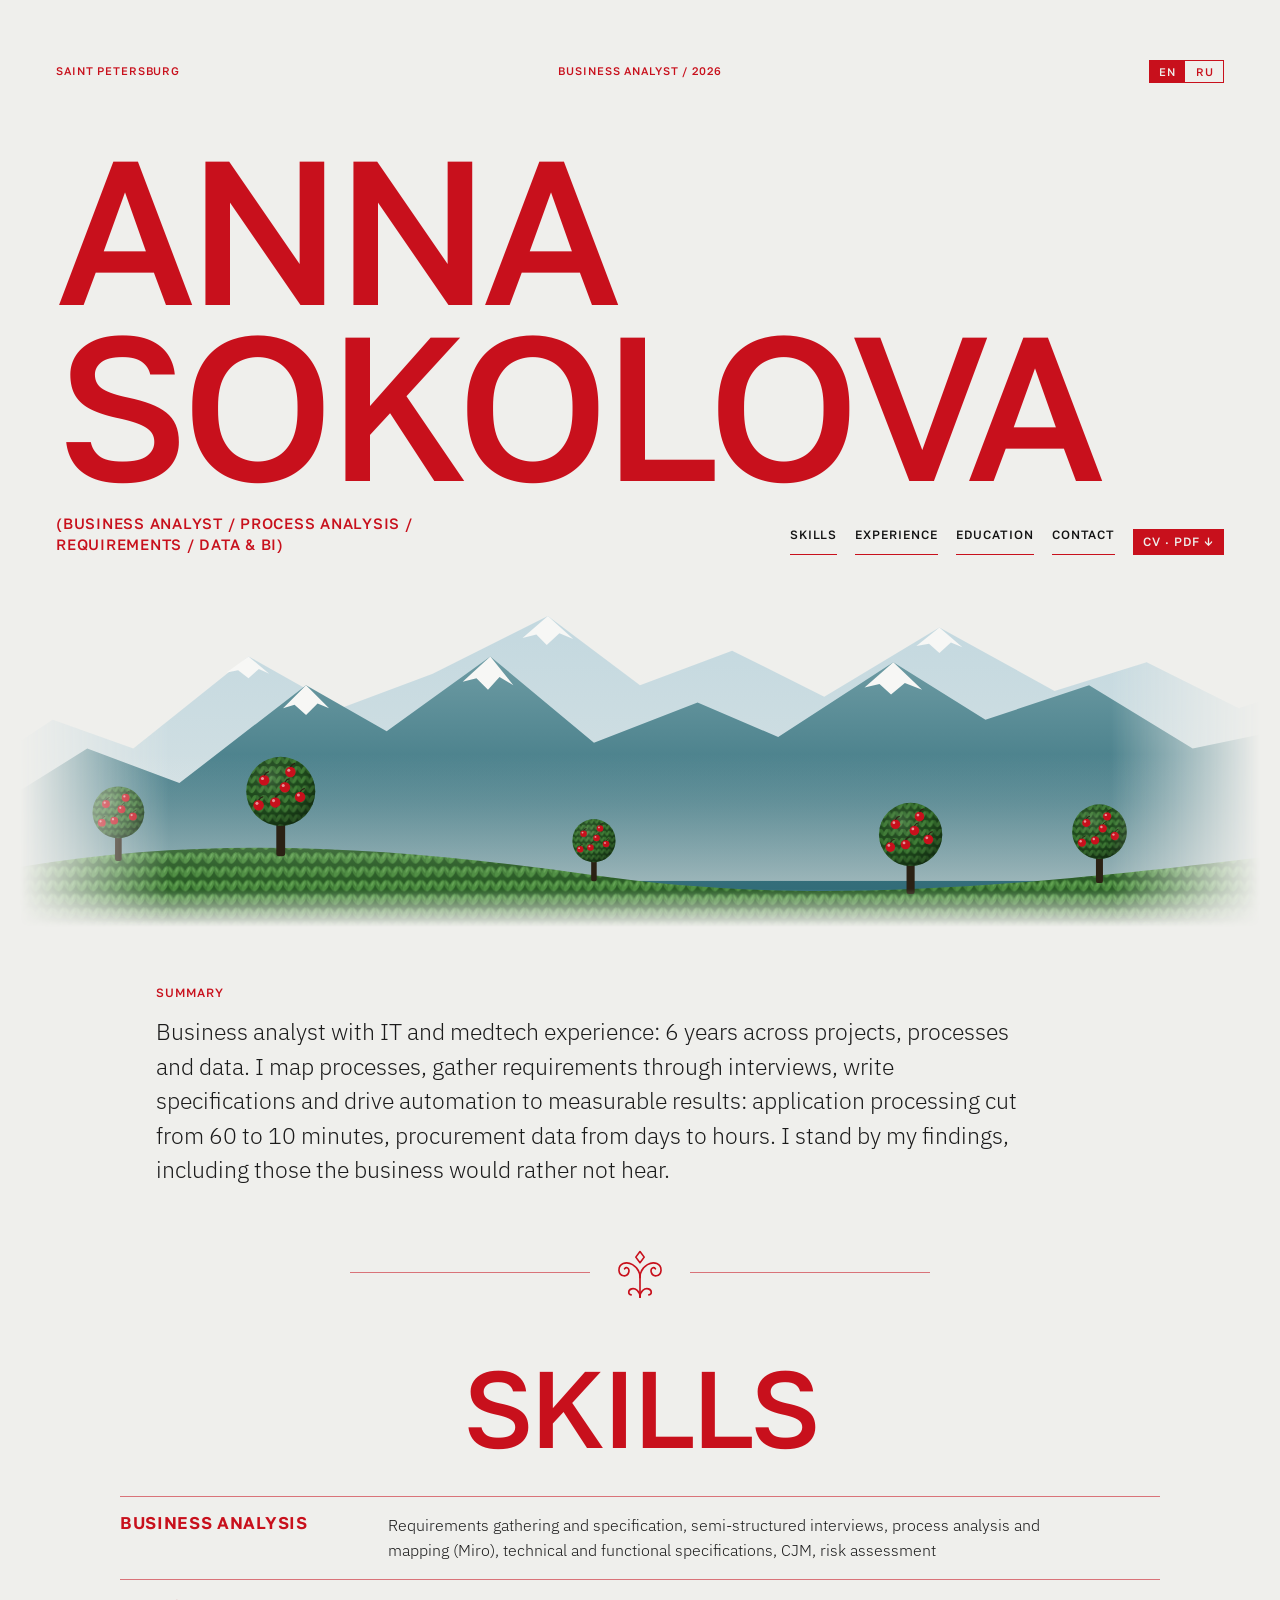
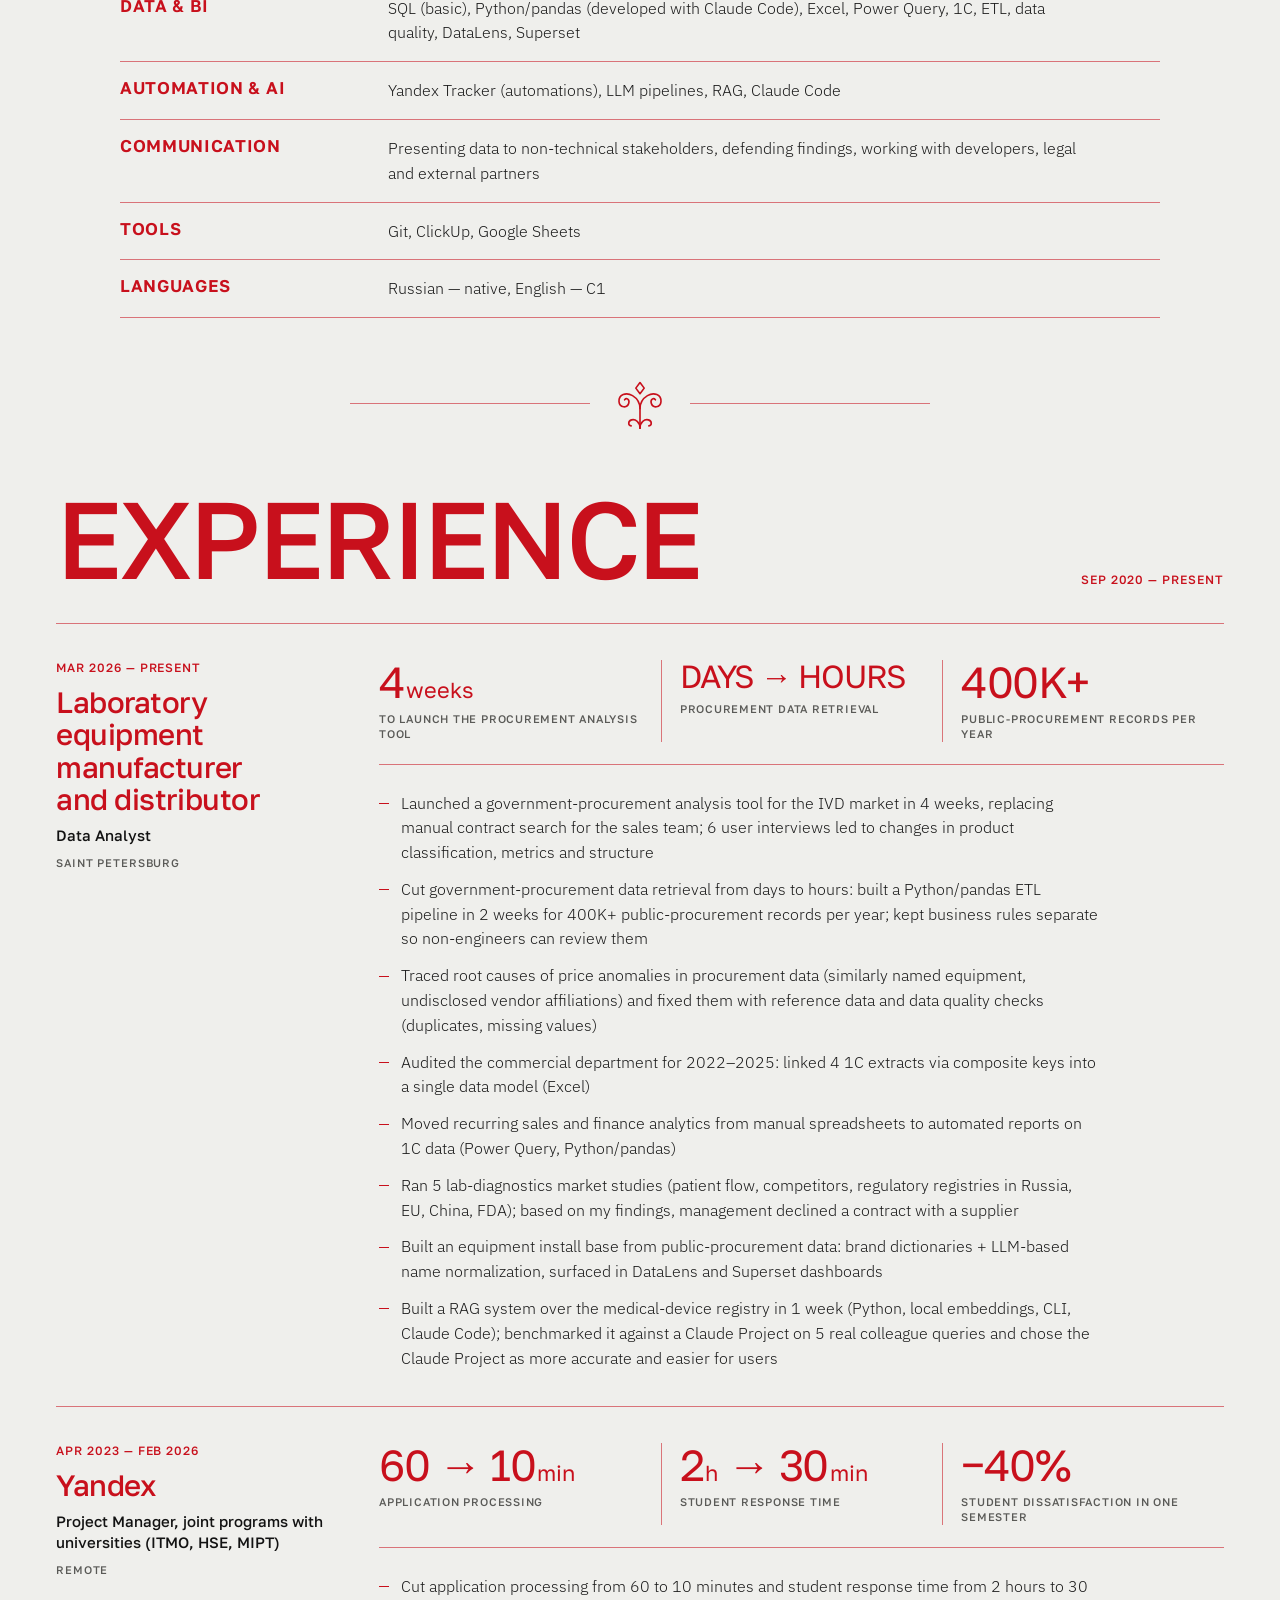
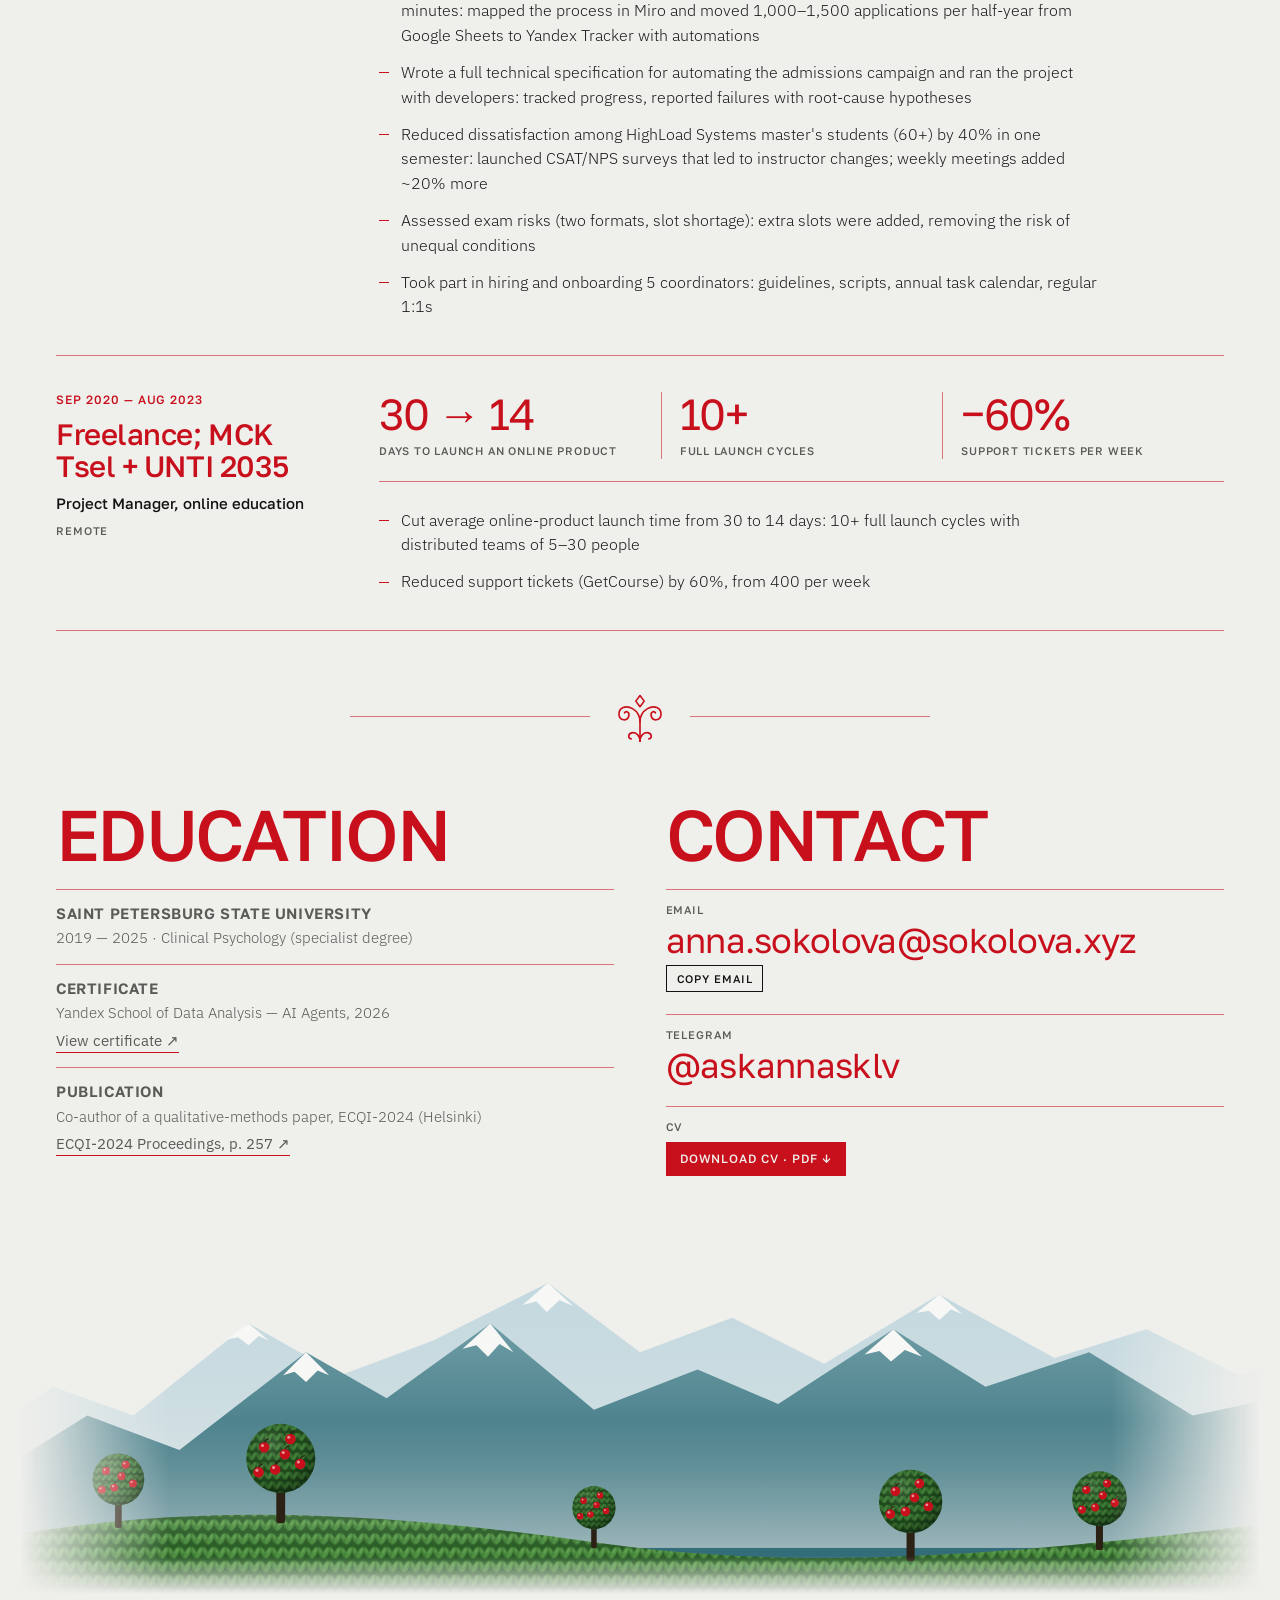
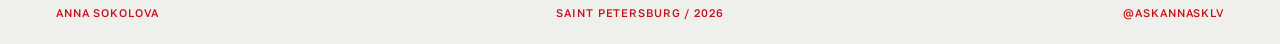
==== commit 365f6466: "Apple trees: regrow on click, apple truck collects fallen apples Co-Authored-By: Claude Opus 5.5 <no" ====
--- a/index.html
+++ b/index.html
@@ -94,13 +94,14 @@
 /* mountains dissolve into the page at the sides and bottom */
 .mtn{display:block;height:clamp(180px,30vw,380px);
   margin:0 calc(var(--pad) * -1);width:calc(100% + var(--pad) * 2);
-  -webkit-mask-image:linear-gradient(to right,transparent 0,#000 12%,#000 88%,transparent 100%),linear-gradient(to bottom,#000 82%,transparent 100%);
+  -webkit-mask-image:linear-gradient(to right,transparent 0,#000 12%,#000 88%,transparent 100%),linear-gradient(to bottom,#000 90%,transparent 100%);
   -webkit-mask-composite:source-in;
-  mask-image:linear-gradient(to right,transparent 0,#000 12%,#000 88%,transparent 100%),linear-gradient(to bottom,#000 82%,transparent 100%);
+  mask-image:linear-gradient(to right,transparent 0,#000 12%,#000 88%,transparent 100%),linear-gradient(to bottom,#000 90%,transparent 100%);
   mask-composite:intersect;
 }
 .hero .mtn{margin-top:clamp(-8px,-1.5vw,-24px)}
 .tree{cursor:pointer}
+.ap{transform-box:fill-box;transform-origin:50% 50%}
 @media (prefers-reduced-motion:no-preference){
   .sway{transform-box:fill-box;transform-origin:50% 100%;animation:sway 6s ease-in-out infinite alternate}
   .sway.b{animation-duration:7.5s;animation-delay:-2s}
@@ -468,33 +469,122 @@
   var root=document.documentElement;
   var reduced=window.matchMedia&&matchMedia('(prefers-reduced-motion: reduce)').matches;
 
-  /* ---- mountains with apple trees ---- */
+  /* ---- mountains with apple trees + apple truck ---- */
   var TREES=[[147,270,.9,'c'],[288,265,1.2,''],[560,288,.75,'b'],[835,298,1.1,''],[999,289,.95,'c']];
   var APPLES=[[-12,-52],[7,-58],[14,-40],[-4,-36],[-16,-34],[3,-47]];
-  var svgNS='http://www.w3.org/2000/svg';
+  var PILE=[[8,-43],[16,-44],[24,-44],[32,-44],[40,-44],[48,-44],[56,-43],[13,-50],[22,-51],[31,-52],[40,-51],[49,-50],[19,-57],[28,-58],[37,-57],[29,-63]];
+  var TS=1.3, TY=300, T_START=-150, T_STOP=413, T_END=1000;
+  var horns=[6,26,46].map(function(x){return '<use href="#horn" transform="translate('+x+' -36) scale(.14)" stroke="#DDA233" stroke-width="9"/>';}).join('');
+  var wheel=function(x){return '<g transform="translate('+x+' -6)"><g class="wheel"><circle r="7" fill="#1E1A14"/><circle r="2.6" fill="#EFEFEC"/><path d="M-5 0 H5 M0 -5 V5" stroke="#8A8A86" stroke-width="1.2"/></g></g>';};
+  var truck='<g transform="translate(0 '+TY+') scale('+TS+')" class="truck-wrap"><g class="truck" style="transform:translateX('+T_START+'px)">'+
+    '<rect x="-2" y="-13" width="98" height="5" rx="2" fill="#2B2114"/>'+
+    '<rect x="0" y="-40" width="66" height="28" rx="2" fill="#2D6874"/><rect x="0" y="-40" width="66" height="4" fill="#245761"/>'+horns+
+    '<g class="pile">'+PILE.map(function(p){return '<use href="#apple" x="'+p[0]+'" y="'+p[1]+'" class="pa" opacity="0"/>';}).join('')+'</g>'+
+    '<path d="M66 -12 V-34 H84 L94 -22 V-12 Z" fill="#C8101C"/><path d="M70 -31 H82 L89 -23 H70 Z" fill="#EFEFEC"/>'+
+    '<rect x="92" y="-20" width="3" height="3" fill="#DDA233"/>'+wheel(16)+wheel(76)+'</g></g>';
   var art='<use href="#mtnBase"/>'+TREES.map(function(t){
-    return '<g transform="translate('+t[0]+' '+t[1]+') scale('+t[2]+')"><g class="sway '+t[3]+'"><g class="tree">'+
+    return '<g transform="translate('+t[0]+' '+t[1]+') scale('+t[2]+')"><g class="sway '+t[3]+'"><g class="tree" data-state="up">'+
       '<circle cx="0" cy="-44" r="30" fill="transparent"/><use href="#treeBody"/>'+
       APPLES.map(function(a){return '<g transform="translate('+a[0]+' '+a[1]+')"><g class="ap" data-y="'+a[1]+'"><use href="#apple"/></g></g>';}).join('')+
       '</g></g></g>';
-  }).join('');
+  }).join('')+truck;
+  var D=function(ms){return reduced?1:ms;};
+  function killAnims(el){if(el.getAnimations) el.getAnimations().forEach(function(a){a.cancel();});}
+  function anim(el,kf,opt){
+    if(!el.animate){return Promise.resolve();}
+    var a=el.animate(kf,opt); return a.finished.catch(function(){});
+  }
+  function dropTree(tree){
+    var jobs=[];
+    tree.querySelectorAll('.ap').forEach(function(ap,i){
+      var y=+ap.dataset.y, dy=1-y+Math.random()*2, dx=(Math.random()*2-1)*24;
+      ap.dataset.dx=dx; ap.dataset.dy=dy;
+      jobs.push(anim(ap,[
+        {transform:'translate(0px,0px)',easing:'cubic-bezier(.55,0,1,.45)'},
+        {transform:'translate('+(dx*.6)+'px,'+dy+'px)',offset:.62,easing:'cubic-bezier(0,.55,.45,1)'},
+        {transform:'translate('+(dx*.82)+'px,'+(dy-7)+'px)',offset:.8,easing:'cubic-bezier(.55,0,1,.45)'},
+        {transform:'translate('+(dx*.95)+'px,'+dy+'px)',offset:.92},
+        {transform:'translate('+dx+'px,'+(dy-1.5)+'px)',offset:.96},
+        {transform:'translate('+dx+'px,'+dy+'px)'}
+      ],{duration:D(900+Math.random()*300),delay:D(i*70+Math.random()*120),fill:'forwards'}));
+    });
+    return Promise.all(jobs);
+  }
+  function growTree(tree,fromGround){
+    var aps=[].slice.call(tree.querySelectorAll('.ap'));
+    var fade=fromGround?Promise.all(aps.map(function(ap){return anim(ap,[{opacity:1},{opacity:0}],{duration:D(260),fill:'forwards'});})):Promise.resolve();
+    return fade.then(function(){
+      return Promise.all(aps.map(function(ap,i){
+        killAnims(ap); ap.style.opacity='';
+        return anim(ap,[{transform:'scale(0)'},{transform:'scale(1.25)',offset:.65},{transform:'scale(1)'}],
+          {duration:D(620),delay:D(i*70),easing:'cubic-bezier(.3,.7,.4,1)',fill:'backwards'});
+      }));
+    });
+  }
+  function shownTrees(svg){
+    var r=svg.getBoundingClientRect(), pad=r.width*.03;
+    return [].slice.call(svg.querySelectorAll('.tree')).filter(function(t){
+      var b=t.getBoundingClientRect(), cx=b.left+b.width/2; return cx>r.left+pad && cx<r.right-pad;
+    });
+  }
+  function runTruck(svg){
+    svg.dataset.busy='1';
+    var tr=svg.querySelector('.truck'), wheels=svg.querySelectorAll('.wheel'), pile=svg.querySelectorAll('.pa');
+    var spin=[]; wheels.forEach(function(w){ if(w.animate&&!reduced) spin.push(w.animate([{transform:'rotate(0deg)'},{transform:'rotate(360deg)'}],{duration:500,iterations:Infinity})); });
+    var drive=function(from,to,ms,ease){return anim(tr,[{transform:'translateX('+from+'px)'},{transform:'translateX('+to+'px)'}],{duration:D(ms),easing:ease,fill:'forwards'});};
+    var trees=[].slice.call(svg.querySelectorAll('.tree'));
+    return drive(T_START,T_STOP,1900,'cubic-bezier(.2,.6,.3,1)').then(function(){
+      spin.forEach(function(s){s.pause();});
+      var aps=[]; trees.forEach(function(t){ if(t.dataset.state==='down') t.querySelectorAll('.ap').forEach(function(ap){aps.push(ap);}); });
+      var sm=svg.getScreenCTM(), total=aps.length, done=0;
+      return Promise.all(aps.map(function(ap,i){
+        var px=TS*(T_STOP+20+Math.random()*30), py=TY-TS*(44+Math.random()*8);
+        var pt=svg.createSVGPoint(); pt.x=px; pt.y=py;
+        var loc=pt.matrixTransform(sm).matrixTransform(ap.parentNode.getScreenCTM().inverse());
+        var dx=+ap.dataset.dx, dy=+ap.dataset.dy, mx=(dx+loc.x)/2, my=Math.min(dy,loc.y)-40;
+        return anim(ap,[
+          {transform:'translate('+dx+'px,'+dy+'px)',easing:'cubic-bezier(.2,.6,.4,1)'},
+          {transform:'translate('+mx+'px,'+my+'px)',offset:.5,easing:'cubic-bezier(.6,0,.8,.4)'},
+          {transform:'translate('+loc.x+'px,'+loc.y+'px)'}
+        ],{duration:D(650),delay:D(i*55),fill:'forwards'}).then(function(){
+          ap.style.opacity='0'; done++;
+          var n=Math.ceil(done/total*pile.length);
+          for(var k=0;k<n;k++) pile[k].setAttribute('opacity','1');
+        });
+      }));
+    }).then(function(){
+      return new Promise(function(r){setTimeout(r,D(350));});
+    }).then(function(){
+      spin.forEach(function(s){s.play();});
+      return drive(T_STOP,T_END,1800,'cubic-bezier(.6,0,.9,.5)');
+    }).then(function(){
+      spin.forEach(function(s){s.cancel();});
+      killAnims(tr); tr.style.transform='translateX('+T_START+'px)';
+      pile.forEach(function(p){p.setAttribute('opacity','0');});
+      trees.forEach(function(t){ if(t.dataset.state==='down'){ t.dataset.state='empty'; t.querySelectorAll('.ap').forEach(function(ap){killAnims(ap); ap.style.opacity='0';}); } });
+      delete svg.dataset.busy;
+    });
+  }
+  function checkStrip(svg){
+    if(svg.dataset.busy) return;
+    var shown=shownTrees(svg);
+    if(shown.length && shown.every(function(t){return t.dataset.state==='down';})){
+      svg.dataset.busy='1';
+      setTimeout(function(){runTruck(svg);},D(500));
+    }
+  }
   document.querySelectorAll('svg.mtn').forEach(function(s){
     s.innerHTML=art;
     s.addEventListener('click',function(e){
-      var tree=e.target.closest('.tree'); if(!tree) return;
-      tree.querySelectorAll('.ap:not(.down)').forEach(function(ap,i){
-        ap.classList.add('down');
-        var y=+ap.dataset.y, dy=1-y+Math.random()*2, dx=(Math.random()*2-1)*24;
-        if(!ap.animate||reduced){ap.setAttribute('transform','translate('+dx+' '+dy+')');return;}
-        ap.animate([
-          {transform:'translate(0px,0px)',easing:'cubic-bezier(.55,0,1,.45)'},
-          {transform:'translate('+(dx*.6)+'px,'+dy+'px)',offset:.62,easing:'cubic-bezier(0,.55,.45,1)'},
-          {transform:'translate('+(dx*.82)+'px,'+(dy-7)+'px)',offset:.8,easing:'cubic-bezier(.55,0,1,.45)'},
-          {transform:'translate('+(dx*.95)+'px,'+dy+'px)',offset:.92},
-          {transform:'translate('+dx+'px,'+(dy-1.5)+'px)',offset:.96},
-          {transform:'translate('+dx+'px,'+dy+'px)'}
-        ],{duration:900+Math.random()*300,delay:i*70+Math.random()*120,fill:'forwards'});
-      });
+      var tree=e.target.closest('.tree'); if(!tree||s.dataset.busy||tree.dataset.lock) return;
+      var st=tree.dataset.state; tree.dataset.lock='1';
+      if(st==='up'){
+        tree.dataset.state='down';
+        dropTree(tree).then(function(){delete tree.dataset.lock; checkStrip(s);});
+      } else {
+        tree.dataset.state='up';
+        growTree(tree,st==='down').then(function(){delete tree.dataset.lock;});
+      }
     });
   });
 
